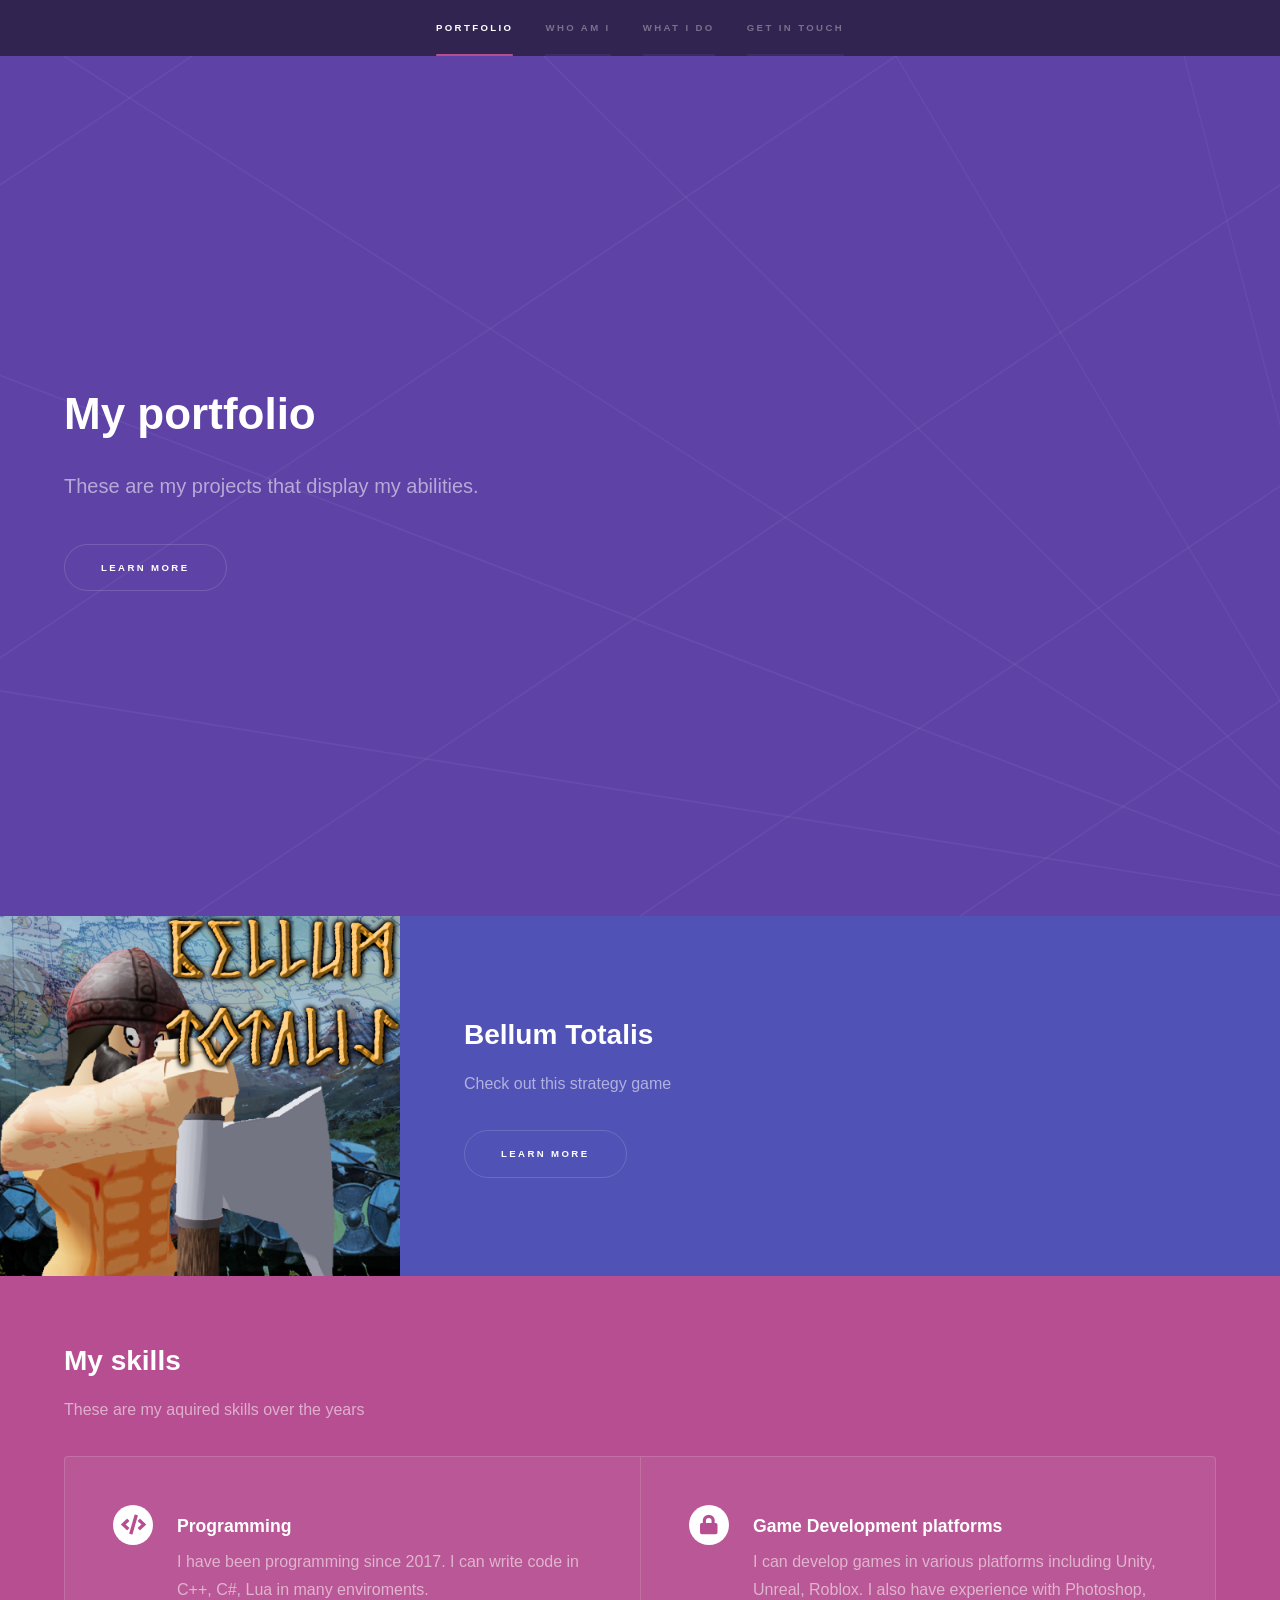
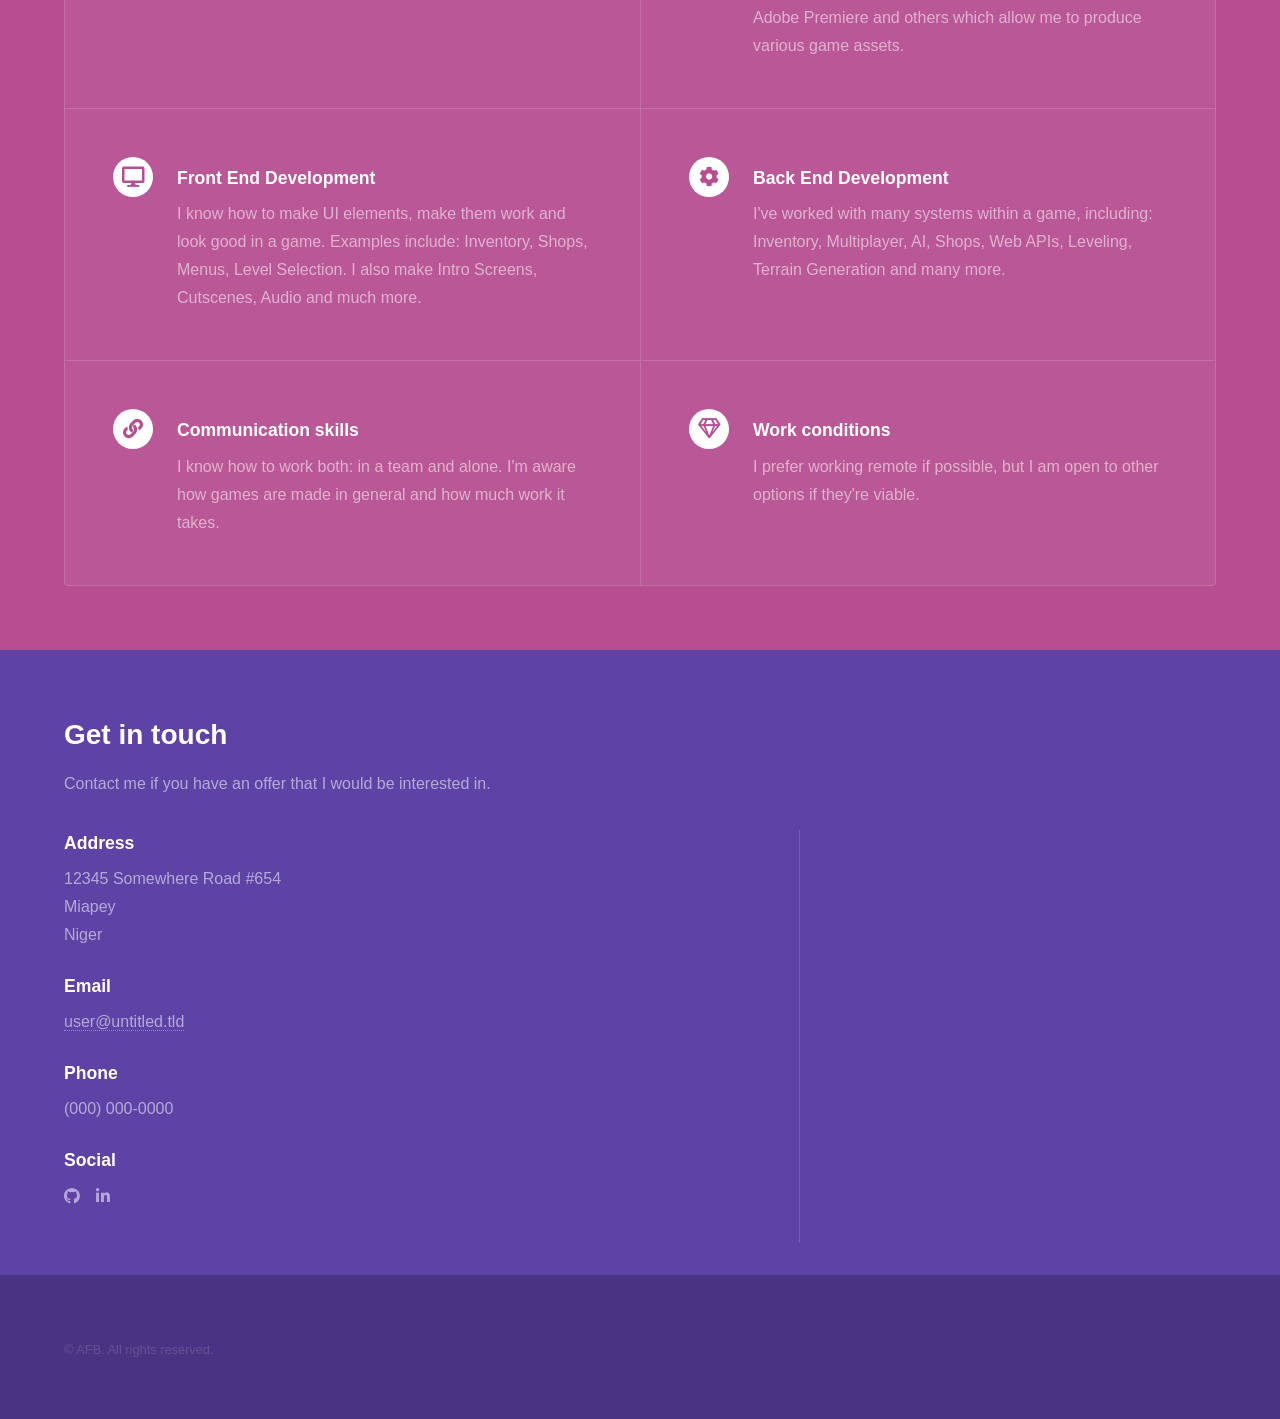
==== index.html @ ea1a1221 "Add files via upload updated with new content" ====
<!DOCTYPE HTML>
<html>
	<head>
		<title>Welcome</title>
		<meta charset="utf-8" />
		<meta name="viewport" content="width=device-width, initial-scale=1, user-scalable=no" />
		<link rel="stylesheet" href="assets/css/main.css" />
		<noscript><link rel="stylesheet" href="assets/css/noscript.css" /></noscript>
	</head>
	<body class="is-preload">

		<!-- Sidebar -->
			<section id="sidebar">
				<div class="inner">
					<nav>
						<ul>
							<li><a href="#intro">Portfolio</a></li>
							<li><a href="#one">Who am I</a></li>
							<li><a href="#two">What I do</a></li>
							<li><a href="#three">Get in touch</a></li>
						</ul>
					</nav>
				</div>
			</section>

		<!-- Wrapper -->
			<div id="wrapper">

				<!-- Intro -->
					<section id="intro" class="wrapper style1 fullscreen fade-up">
						<div class="inner">
							<h1>My portfolio</h1>
							<p>These are my projects that display my abilities.</p>
							<ul class="actions">
								<li><a href="#one" class="button scrolly">Learn more</a></li>
							</ul>
						</div>
					</section>

				<!-- One -->
					<section id="one" class="wrapper style2 spotlights">
						<section>
							<a href="#" class="image"><img src="images/BellumTotalis.png" alt="" data-position="center center" /></a>
							<div class="content">
								<div class="inner">
									<h2>Bellum Totalis</h2>
									<p>Check out this strategy game</p>
									<ul class="actions">
										<li><a href="BellumTotalis.html" class="button">Learn more</a></li>
									</ul>
								</div>
							</div>
						</section>
					</section>

				<!-- Two -->
					<section id="two" class="wrapper style3 fade-up">
						<div class="inner">
							<h2>My skills</h2>
							<p>These are my aquired skills over the years</p>
							<div class="features">
								<section>
									<span class="icon solid major fa-code"></span>
									<h3>Programming</h3>
									<p>I have been programming since 2017. I can write code in C++, C#, Lua in many enviroments.</p>
								</section>
								<section>
									<span class="icon solid major fa-lock"></span>
									<h3>Game Development platforms</h3>
									<p>I can develop games in various platforms including Unity, Unreal, Roblox. I also have experience with Photoshop, Adobe Premiere and others which allow me to produce various game assets.</p>
								</section>
								<section>
									<span class="icon solid major fa-desktop"></span>
									<h3>Front End Development</h3>
									<p>I know how to make UI elements, make them work and look good in a game. Examples include: Inventory, Shops, Menus, Level Selection. I also make Intro Screens, Cutscenes, Audio and much more.</p>
								</section>
								<section>
									<span class="icon solid major fa-cog"></span>
									<h3>Back End Development</h3>
									<p>I've worked with many systems within a game, including: Inventory, Multiplayer, AI, Shops, Web APIs, Leveling, Terrain Generation and many more.</p>
								</section>
								<section>
									<span class="icon solid major fa-link"></span>
									<h3>Communication skills</h3>
									<p>I know how to work both: in a team and alone. I'm aware how games are made in general and how much work it takes.</p>
								</section>
								<section>
									<span class="icon major fa-gem"></span>
									<h3>Work conditions</h3>
									<p>I prefer working remote if possible, but I am open to other options if they're viable.</p>
								</section>
							</div>
						</div>
					</section>

				<!-- Three -->
					<section id="three" class="wrapper style1 fade-up">
						<div class="inner">
							<h2>Get in touch</h2>
							<p>Contact me if you have an offer that I would be interested in.</p>
							<div class="split style1">
								
								<section>
									<ul class="contact">
										<li>
											<h3>Address</h3>
											<span>12345 Somewhere Road #654<br />
											Miapey<br />
											Niger</span>
										</li>
										<li>
											<h3>Email</h3>
											<a href="#">user@untitled.tld</a>
										</li>
										<li>
											<h3>Phone</h3>
											<span>(000) 000-0000</span>
										</li>
										<li>
											<h3>Social</h3>
											<ul class="icons">
												<li><a href="https://github.com/BlenderEngineer" class="icon brands fa-github"><span class="label">GitHub</span></a></li>
												<li><a href="#" class="icon brands fa-linkedin-in"><span class="label">LinkedIn</span></a></li>
												<li><a href="#" class="icon brands fa-fiverr"><span class="label">Fiverr</span></a></li>
											</ul>
										</li>
									</ul>
								</section>
							</div>
						</div>
					</section>

			</div>

		<!-- Footer -->
			<footer id="footer" class="wrapper style1-alt">
				<div class="inner">
					<ul class="menu">
						<li>&copy; AFB. All rights reserved.</li>
					</ul>
				</div>
			</footer>

		<!-- Scripts -->
			<script src="assets/js/jquery.min.js"></script>
			<script src="assets/js/jquery.scrollex.min.js"></script>
			<script src="assets/js/jquery.scrolly.min.js"></script>
			<script src="assets/js/browser.min.js"></script>
			<script src="assets/js/breakpoints.min.js"></script>
			<script src="assets/js/util.js"></script>
			<script src="assets/js/main.js"></script>

	</body>
</html>
---- assets/css/main.css ----
@import url(fontawesome-all.min.css);

/*
	Hyperspace by HTML5 UP
	html5up.net | @ajlkn
	Free for personal and commercial use under the CCA 3.0 license (html5up.net/license)
*/

html, body, div, span, applet, object,
iframe, h1, h2, h3, h4, h5, h6, p, blockquote,
pre, a, abbr, acronym, address, big, cite,
code, del, dfn, em, img, ins, kbd, q, s, samp,
small, strike, strong, sub, sup, tt, var, b,
u, i, center, dl, dt, dd, ol, ul, li, fieldset,
form, label, legend, table, caption, tbody,
tfoot, thead, tr, th, td, article, aside,
canvas, details, embed, figure, figcaption,
footer, header, hgroup, menu, nav, output, ruby,
section, summary, time, mark, audio, video {
	margin: 0;
	padding: 0;
	border: 0;
	font-size: 100%;
	font: inherit;
	vertical-align: baseline;}

article, aside, details, figcaption, figure,
footer, header, hgroup, menu, nav, section {
	display: block;}

body {
	line-height: 1;
}

ol, ul {
	list-style: none;
}

blockquote, q {
	quotes: none;
}

	blockquote:before, blockquote:after, q:before, q:after {
		content: '';
		content: none;
	}

table {
	border-collapse: collapse;
	border-spacing: 0;
}

body {
	-webkit-text-size-adjust: none;
}

mark {
	background-color: transparent;
	color: inherit;
}

input::-moz-focus-inner {
	border: 0;
	padding: 0;
}

input, select, textarea {
	-moz-appearance: none;
	-webkit-appearance: none;
	-ms-appearance: none;
	appearance: none;
}

/* Basic */

	@-ms-viewport {
		width: device-width;
	}

	body {
		-ms-overflow-style: scrollbar;
	}

	@media screen and (max-width: 480px) {

		html, body {
			min-width: 320px;
		}

	}

	html {
		box-sizing: border-box;
	}

	*, *:before, *:after {
		box-sizing: inherit;
	}

	body {
		background: #312450;
	}

		body.is-preload *, body.is-preload *:before, body.is-preload *:after {
			-moz-animation: none !important;
			-webkit-animation: none !important;
			-ms-animation: none !important;
			animation: none !important;
			-moz-transition: none !important;
			-webkit-transition: none !important;
			-ms-transition: none !important;
			transition: none !important;
		}

/* Type */

	body, input, select, textarea {
		color: rgba(255, 255, 255, 0.55);
		font-family: Arial, Helvetica, sans-serif;
		font-size: 16.5pt;
		font-weight: normal;
		line-height: 1.75;
	}

		@media screen and (max-width: 1680px) {

			body, input, select, textarea {
				font-size: 13pt;
			}

		}

		@media screen and (max-width: 1280px) {

			body, input, select, textarea {
				font-size: 12pt;
			}

		}

		@media screen and (max-width: 360px) {

			body, input, select, textarea {
				font-size: 11pt;
			}

		}

	a {
		-moz-transition: color 0.2s ease, border-bottom-color 0.2s ease;
		-webkit-transition: color 0.2s ease, border-bottom-color 0.2s ease;
		-ms-transition: color 0.2s ease, border-bottom-color 0.2s ease;
		transition: color 0.2s ease, border-bottom-color 0.2s ease;
		border-bottom: dotted 1px rgba(255, 255, 255, 0.35);
		color: inherit;
		text-decoration: none;
	}

		a:hover {
			border-bottom-color: transparent;
			color: #ffffff;
		}

	strong, b {
		color: #ffffff;
		font-weight: bold;
	}

	em, i {
		font-style: italic;
	}

	p {
		margin: 0 0 2em 0;
	}

	h1, h2, h3, h4, h5, h6 {
		color: #ffffff;
		font-weight: bold;
		line-height: 1.5;
		margin: 0 0 0.5em 0;
	}

		h1 a, h2 a, h3 a, h4 a, h5 a, h6 a {
			color: inherit;
			text-decoration: none;
		}

	h1 {
		font-size: 2.75em;
	}

		h1.major {
			margin: 0 0 1.3em 0;
			position: relative;
			padding-bottom: 0.35em;
		}

			h1.major:after {
				background-image: -moz-linear-gradient(to right, #5e42a6, #b74e91);
				background-image: -webkit-linear-gradient(to right, #5e42a6, #b74e91);
				background-image: -ms-linear-gradient(to right, #5e42a6, #b74e91);
				background-image: linear-gradient(to right, #5e42a6, #b74e91);
				-moz-transition: max-width 0.2s ease;
				-webkit-transition: max-width 0.2s ease;
				-ms-transition: max-width 0.2s ease;
				transition: max-width 0.2s ease;
				border-radius: 0.2em;
				bottom: 0;
				content: '';
				height: 0.05em;
				position: absolute;
				right: 0;
				width: 100%;
			}

	h2 {
		font-size: 1.75em;
	}

	h3 {
		font-size: 1.1em;
	}

	h4 {
		font-size: 1em;
	}

	h5 {
		font-size: 0.8em;
	}

	h6 {
		font-size: 0.6em;
	}

	@media screen and (max-width: 736px) {

		h1 {
			font-size: 2em;
		}

		h2 {
			font-size: 1.25em;
		}

		h3 {
			font-size: 1em;
		}

		h4 {
			font-size: 0.8em;
		}

		h5 {
			font-size: 0.6em;
		}

		h6 {
			font-size: 0.6em;
		}

	}

	sub {
		font-size: 0.8em;
		position: relative;
		top: 0.5em;
	}

	sup {
		font-size: 0.8em;
		position: relative;
		top: -0.5em;
	}

	blockquote {
		border-left: solid 4px rgba(255, 255, 255, 0.15);
		font-style: italic;
		margin: 0 0 2em 0;
		padding: 0.5em 0 0.5em 2em;
	}

	code {
		background: rgba(255, 255, 255, 0.05);
		border-radius: 0.25em;
		border: solid 1px rgba(255, 255, 255, 0.15);
		font-family: "Courier New", monospace;
		font-size: 0.9em;
		margin: 0 0.25em;
		padding: 0.25em 0.65em;
	}

	pre {
		-webkit-overflow-scrolling: touch;
		font-family: "Courier New", monospace;
		font-size: 0.9em;
		margin: 0 0 2em 0;
	}

		pre code {
			display: block;
			line-height: 1.75em;
			padding: 1em 1.5em;
			overflow-x: auto;
		}

	hr {
		border: 0;
		border-bottom: solid 1px rgba(255, 255, 255, 0.15);
		margin: 2em 0;
	}

		hr.major {
			margin: 3em 0;
		}

	.align-left {
		text-align: left;
	}

	.align-center {
		text-align: center;
	}

	.align-right {
		text-align: right;
	}

/* Row */

	.row {
		display: flex;
		flex-wrap: wrap;
		box-sizing: border-box;
		align-items: stretch;
	}

		.row > * {
			box-sizing: border-box;
		}

		.row.gtr-uniform > * > :last-child {
			margin-bottom: 0;
		}

		.row.aln-left {
			justify-content: flex-start;
		}

		.row.aln-center {
			justify-content: center;
		}

		.row.aln-right {
			justify-content: flex-end;
		}

		.row.aln-top {
			align-items: flex-start;
		}

		.row.aln-middle {
			align-items: center;
		}

		.row.aln-bottom {
			align-items: flex-end;
		}

		.row > .imp {
			order: -1;
		}

		.row > .col-1 {
			width: 8.33333%;
		}

		.row > .off-1 {
			margin-left: 8.33333%;
		}

		.row > .col-2 {
			width: 16.66667%;
		}

		.row > .off-2 {
			margin-left: 16.66667%;
		}

		.row > .col-3 {
			width: 25%;
		}

		.row > .off-3 {
			margin-left: 25%;
		}

		.row > .col-4 {
			width: 33.33333%;
		}

		.row > .off-4 {
			margin-left: 33.33333%;
		}

		.row > .col-5 {
			width: 41.66667%;
		}

		.row > .off-5 {
			margin-left: 41.66667%;
		}

		.row > .col-6 {
			width: 50%;
		}

		.row > .off-6 {
			margin-left: 50%;
		}

		.row > .col-7 {
			width: 58.33333%;
		}

		.row > .off-7 {
			margin-left: 58.33333%;
		}

		.row > .col-8 {
			width: 66.66667%;
		}

		.row > .off-8 {
			margin-left: 66.66667%;
		}

		.row > .col-9 {
			width: 75%;
		}

		.row > .off-9 {
			margin-left: 75%;
		}

		.row > .col-10 {
			width: 83.33333%;
		}

		.row > .off-10 {
			margin-left: 83.33333%;
		}

		.row > .col-11 {
			width: 91.66667%;
		}

		.row > .off-11 {
			margin-left: 91.66667%;
		}

		.row > .col-12 {
			width: 100%;
		}

		.row > .off-12 {
			margin-left: 100%;
		}

		.row.gtr-0 {
			margin-top: 0;
			margin-left: 0em;
		}

			.row.gtr-0 > * {
				padding: 0 0 0 0em;
			}

			.row.gtr-0.gtr-uniform {
				margin-top: 0em;
			}

				.row.gtr-0.gtr-uniform > * {
					padding-top: 0em;
				}

		.row.gtr-25 {
			margin-top: 0;
			margin-left: -0.375em;
		}

			.row.gtr-25 > * {
				padding: 0 0 0 0.375em;
			}

			.row.gtr-25.gtr-uniform {
				margin-top: -0.375em;
			}

				.row.gtr-25.gtr-uniform > * {
					padding-top: 0.375em;
				}

		.row.gtr-50 {
			margin-top: 0;
			margin-left: -0.75em;
		}

			.row.gtr-50 > * {
				padding: 0 0 0 0.75em;
			}

			.row.gtr-50.gtr-uniform {
				margin-top: -0.75em;
			}

				.row.gtr-50.gtr-uniform > * {
					padding-top: 0.75em;
				}

		.row {
			margin-top: 0;
			margin-left: -1.5em;
		}

			.row > * {
				padding: 0 0 0 1.5em;
			}

			.row.gtr-uniform {
				margin-top: -1.5em;
			}

				.row.gtr-uniform > * {
					padding-top: 1.5em;
				}

		.row.gtr-150 {
			margin-top: 0;
			margin-left: -2.25em;
		}

			.row.gtr-150 > * {
				padding: 0 0 0 2.25em;
			}

			.row.gtr-150.gtr-uniform {
				margin-top: -2.25em;
			}

				.row.gtr-150.gtr-uniform > * {
					padding-top: 2.25em;
				}

		.row.gtr-200 {
			margin-top: 0;
			margin-left: -3em;
		}

			.row.gtr-200 > * {
				padding: 0 0 0 3em;
			}

			.row.gtr-200.gtr-uniform {
				margin-top: -3em;
			}

				.row.gtr-200.gtr-uniform > * {
					padding-top: 3em;
				}

		@media screen and (max-width: 1680px) {

			.row {
				display: flex;
				flex-wrap: wrap;
				box-sizing: border-box;
				align-items: stretch;
			}

				.row > * {
					box-sizing: border-box;
				}

				.row.gtr-uniform > * > :last-child {
					margin-bottom: 0;
				}

				.row.aln-left {
					justify-content: flex-start;
				}

				.row.aln-center {
					justify-content: center;
				}

				.row.aln-right {
					justify-content: flex-end;
				}

				.row.aln-top {
					align-items: flex-start;
				}

				.row.aln-middle {
					align-items: center;
				}

				.row.aln-bottom {
					align-items: flex-end;
				}

				.row > .imp-xlarge {
					order: -1;
				}

				.row > .col-1-xlarge {
					width: 8.33333%;
				}

				.row > .off-1-xlarge {
					margin-left: 8.33333%;
				}

				.row > .col-2-xlarge {
					width: 16.66667%;
				}

				.row > .off-2-xlarge {
					margin-left: 16.66667%;
				}

				.row > .col-3-xlarge {
					width: 25%;
				}

				.row > .off-3-xlarge {
					margin-left: 25%;
				}

				.row > .col-4-xlarge {
					width: 33.33333%;
				}

				.row > .off-4-xlarge {
					margin-left: 33.33333%;
				}

				.row > .col-5-xlarge {
					width: 41.66667%;
				}

				.row > .off-5-xlarge {
					margin-left: 41.66667%;
				}

				.row > .col-6-xlarge {
					width: 50%;
				}

				.row > .off-6-xlarge {
					margin-left: 50%;
				}

				.row > .col-7-xlarge {
					width: 58.33333%;
				}

				.row > .off-7-xlarge {
					margin-left: 58.33333%;
				}

				.row > .col-8-xlarge {
					width: 66.66667%;
				}

				.row > .off-8-xlarge {
					margin-left: 66.66667%;
				}

				.row > .col-9-xlarge {
					width: 75%;
				}

				.row > .off-9-xlarge {
					margin-left: 75%;
				}

				.row > .col-10-xlarge {
					width: 83.33333%;
				}

				.row > .off-10-xlarge {
					margin-left: 83.33333%;
				}

				.row > .col-11-xlarge {
					width: 91.66667%;
				}

				.row > .off-11-xlarge {
					margin-left: 91.66667%;
				}

				.row > .col-12-xlarge {
					width: 100%;
				}

				.row > .off-12-xlarge {
					margin-left: 100%;
				}

				.row.gtr-0 {
					margin-top: 0;
					margin-left: 0em;
				}

					.row.gtr-0 > * {
						padding: 0 0 0 0em;
					}

					.row.gtr-0.gtr-uniform {
						margin-top: 0em;
					}

						.row.gtr-0.gtr-uniform > * {
							padding-top: 0em;
						}

				.row.gtr-25 {
					margin-top: 0;
					margin-left: -0.375em;
				}

					.row.gtr-25 > * {
						padding: 0 0 0 0.375em;
					}

					.row.gtr-25.gtr-uniform {
						margin-top: -0.375em;
					}

						.row.gtr-25.gtr-uniform > * {
							padding-top: 0.375em;
						}

				.row.gtr-50 {
					margin-top: 0;
					margin-left: -0.75em;
				}

					.row.gtr-50 > * {
						padding: 0 0 0 0.75em;
					}

					.row.gtr-50.gtr-uniform {
						margin-top: -0.75em;
					}

						.row.gtr-50.gtr-uniform > * {
							padding-top: 0.75em;
						}

				.row {
					margin-top: 0;
					margin-left: -1.5em;
				}

					.row > * {
						padding: 0 0 0 1.5em;
					}

					.row.gtr-uniform {
						margin-top: -1.5em;
					}

						.row.gtr-uniform > * {
							padding-top: 1.5em;
						}

				.row.gtr-150 {
					margin-top: 0;
					margin-left: -2.25em;
				}

					.row.gtr-150 > * {
						padding: 0 0 0 2.25em;
					}

					.row.gtr-150.gtr-uniform {
						margin-top: -2.25em;
					}

						.row.gtr-150.gtr-uniform > * {
							padding-top: 2.25em;
						}

				.row.gtr-200 {
					margin-top: 0;
					margin-left: -3em;
				}

					.row.gtr-200 > * {
						padding: 0 0 0 3em;
					}

					.row.gtr-200.gtr-uniform {
						margin-top: -3em;
					}

						.row.gtr-200.gtr-uniform > * {
							padding-top: 3em;
						}

		}

		@media screen and (max-width: 1280px) {

			.row {
				display: flex;
				flex-wrap: wrap;
				box-sizing: border-box;
				align-items: stretch;
			}

				.row > * {
					box-sizing: border-box;
				}

				.row.gtr-uniform > * > :last-child {
					margin-bottom: 0;
				}

				.row.aln-left {
					justify-content: flex-start;
				}

				.row.aln-center {
					justify-content: center;
				}

				.row.aln-right {
					justify-content: flex-end;
				}

				.row.aln-top {
					align-items: flex-start;
				}

				.row.aln-middle {
					align-items: center;
				}

				.row.aln-bottom {
					align-items: flex-end;
				}

				.row > .imp-large {
					order: -1;
				}

				.row > .col-1-large {
					width: 8.33333%;
				}

				.row > .off-1-large {
					margin-left: 8.33333%;
				}

				.row > .col-2-large {
					width: 16.66667%;
				}

				.row > .off-2-large {
					margin-left: 16.66667%;
				}

				.row > .col-3-large {
					width: 25%;
				}

				.row > .off-3-large {
					margin-left: 25%;
				}

				.row > .col-4-large {
					width: 33.33333%;
				}

				.row > .off-4-large {
					margin-left: 33.33333%;
				}

				.row > .col-5-large {
					width: 41.66667%;
				}

				.row > .off-5-large {
					margin-left: 41.66667%;
				}

				.row > .col-6-large {
					width: 50%;
				}

				.row > .off-6-large {
					margin-left: 50%;
				}

				.row > .col-7-large {
					width: 58.33333%;
				}

				.row > .off-7-large {
					margin-left: 58.33333%;
				}

				.row > .col-8-large {
					width: 66.66667%;
				}

				.row > .off-8-large {
					margin-left: 66.66667%;
				}

				.row > .col-9-large {
					width: 75%;
				}

				.row > .off-9-large {
					margin-left: 75%;
				}

				.row > .col-10-large {
					width: 83.33333%;
				}

				.row > .off-10-large {
					margin-left: 83.33333%;
				}

				.row > .col-11-large {
					width: 91.66667%;
				}

				.row > .off-11-large {
					margin-left: 91.66667%;
				}

				.row > .col-12-large {
					width: 100%;
				}

				.row > .off-12-large {
					margin-left: 100%;
				}

				.row.gtr-0 {
					margin-top: 0;
					margin-left: 0em;
				}

					.row.gtr-0 > * {
						padding: 0 0 0 0em;
					}

					.row.gtr-0.gtr-uniform {
						margin-top: 0em;
					}

						.row.gtr-0.gtr-uniform > * {
							padding-top: 0em;
						}

				.row.gtr-25 {
					margin-top: 0;
					margin-left: -0.375em;
				}

					.row.gtr-25 > * {
						padding: 0 0 0 0.375em;
					}

					.row.gtr-25.gtr-uniform {
						margin-top: -0.375em;
					}

						.row.gtr-25.gtr-uniform > * {
							padding-top: 0.375em;
						}

				.row.gtr-50 {
					margin-top: 0;
					margin-left: -0.75em;
				}

					.row.gtr-50 > * {
						padding: 0 0 0 0.75em;
					}

					.row.gtr-50.gtr-uniform {
						margin-top: -0.75em;
					}

						.row.gtr-50.gtr-uniform > * {
							padding-top: 0.75em;
						}

				.row {
					margin-top: 0;
					margin-left: -1.5em;
				}

					.row > * {
						padding: 0 0 0 1.5em;
					}

					.row.gtr-uniform {
						margin-top: -1.5em;
					}

						.row.gtr-uniform > * {
							padding-top: 1.5em;
						}

				.row.gtr-150 {
					margin-top: 0;
					margin-left: -2.25em;
				}

					.row.gtr-150 > * {
						padding: 0 0 0 2.25em;
					}

					.row.gtr-150.gtr-uniform {
						margin-top: -2.25em;
					}

						.row.gtr-150.gtr-uniform > * {
							padding-top: 2.25em;
						}

				.row.gtr-200 {
					margin-top: 0;
					margin-left: -3em;
				}

					.row.gtr-200 > * {
						padding: 0 0 0 3em;
					}

					.row.gtr-200.gtr-uniform {
						margin-top: -3em;
					}

						.row.gtr-200.gtr-uniform > * {
							padding-top: 3em;
						}

		}

		@media screen and (max-width: 980px) {

			.row {
				display: flex;
				flex-wrap: wrap;
				box-sizing: border-box;
				align-items: stretch;
			}

				.row > * {
					box-sizing: border-box;
				}

				.row.gtr-uniform > * > :last-child {
					margin-bottom: 0;
				}

				.row.aln-left {
					justify-content: flex-start;
				}

				.row.aln-center {
					justify-content: center;
				}

				.row.aln-right {
					justify-content: flex-end;
				}

				.row.aln-top {
					align-items: flex-start;
				}

				.row.aln-middle {
					align-items: center;
				}

				.row.aln-bottom {
					align-items: flex-end;
				}

				.row > .imp-medium {
					order: -1;
				}

				.row > .col-1-medium {
					width: 8.33333%;
				}

				.row > .off-1-medium {
					margin-left: 8.33333%;
				}

				.row > .col-2-medium {
					width: 16.66667%;
				}

				.row > .off-2-medium {
					margin-left: 16.66667%;
				}

				.row > .col-3-medium {
					width: 25%;
				}

				.row > .off-3-medium {
					margin-left: 25%;
				}

				.row > .col-4-medium {
					width: 33.33333%;
				}

				.row > .off-4-medium {
					margin-left: 33.33333%;
				}

				.row > .col-5-medium {
					width: 41.66667%;
				}

				.row > .off-5-medium {
					margin-left: 41.66667%;
				}

				.row > .col-6-medium {
					width: 50%;
				}

				.row > .off-6-medium {
					margin-left: 50%;
				}

				.row > .col-7-medium {
					width: 58.33333%;
				}

				.row > .off-7-medium {
					margin-left: 58.33333%;
				}

				.row > .col-8-medium {
					width: 66.66667%;
				}

				.row > .off-8-medium {
					margin-left: 66.66667%;
				}

				.row > .col-9-medium {
					width: 75%;
				}

				.row > .off-9-medium {
					margin-left: 75%;
				}

				.row > .col-10-medium {
					width: 83.33333%;
				}

				.row > .off-10-medium {
					margin-left: 83.33333%;
				}

				.row > .col-11-medium {
					width: 91.66667%;
				}

				.row > .off-11-medium {
					margin-left: 91.66667%;
				}

				.row > .col-12-medium {
					width: 100%;
				}

				.row > .off-12-medium {
					margin-left: 100%;
				}

				.row.gtr-0 {
					margin-top: 0;
					margin-left: 0em;
				}

					.row.gtr-0 > * {
						padding: 0 0 0 0em;
					}

					.row.gtr-0.gtr-uniform {
						margin-top: 0em;
					}

						.row.gtr-0.gtr-uniform > * {
							padding-top: 0em;
						}

				.row.gtr-25 {
					margin-top: 0;
					margin-left: -0.375em;
				}

					.row.gtr-25 > * {
						padding: 0 0 0 0.375em;
					}

					.row.gtr-25.gtr-uniform {
						margin-top: -0.375em;
					}

						.row.gtr-25.gtr-uniform > * {
							padding-top: 0.375em;
						}

				.row.gtr-50 {
					margin-top: 0;
					margin-left: -0.75em;
				}

					.row.gtr-50 > * {
						padding: 0 0 0 0.75em;
					}

					.row.gtr-50.gtr-uniform {
						margin-top: -0.75em;
					}

						.row.gtr-50.gtr-uniform > * {
							padding-top: 0.75em;
						}

				.row {
					margin-top: 0;
					margin-left: -1.5em;
				}

					.row > * {
						padding: 0 0 0 1.5em;
					}

					.row.gtr-uniform {
						margin-top: -1.5em;
					}

						.row.gtr-uniform > * {
							padding-top: 1.5em;
						}

				.row.gtr-150 {
					margin-top: 0;
					margin-left: -2.25em;
				}

					.row.gtr-150 > * {
						padding: 0 0 0 2.25em;
					}

					.row.gtr-150.gtr-uniform {
						margin-top: -2.25em;
					}

						.row.gtr-150.gtr-uniform > * {
							padding-top: 2.25em;
						}

				.row.gtr-200 {
					margin-top: 0;
					margin-left: -3em;
				}

					.row.gtr-200 > * {
						padding: 0 0 0 3em;
					}

					.row.gtr-200.gtr-uniform {
						margin-top: -3em;
					}

						.row.gtr-200.gtr-uniform > * {
							padding-top: 3em;
						}

		}

		@media screen and (max-width: 736px) {

			.row {
				display: flex;
				flex-wrap: wrap;
				box-sizing: border-box;
				align-items: stretch;
			}

				.row > * {
					box-sizing: border-box;
				}

				.row.gtr-uniform > * > :last-child {
					margin-bottom: 0;
				}

				.row.aln-left {
					justify-content: flex-start;
				}

				.row.aln-center {
					justify-content: center;
				}

				.row.aln-right {
					justify-content: flex-end;
				}

				.row.aln-top {
					align-items: flex-start;
				}

				.row.aln-middle {
					align-items: center;
				}

				.row.aln-bottom {
					align-items: flex-end;
				}

				.row > .imp-small {
					order: -1;
				}

				.row > .col-1-small {
					width: 8.33333%;
				}

				.row > .off-1-small {
					margin-left: 8.33333%;
				}

				.row > .col-2-small {
					width: 16.66667%;
				}

				.row > .off-2-small {
					margin-left: 16.66667%;
				}

				.row > .col-3-small {
					width: 25%;
				}

				.row > .off-3-small {
					margin-left: 25%;
				}

				.row > .col-4-small {
					width: 33.33333%;
				}

				.row > .off-4-small {
					margin-left: 33.33333%;
				}

				.row > .col-5-small {
					width: 41.66667%;
				}

				.row > .off-5-small {
					margin-left: 41.66667%;
				}

				.row > .col-6-small {
					width: 50%;
				}

				.row > .off-6-small {
					margin-left: 50%;
				}

				.row > .col-7-small {
					width: 58.33333%;
				}

				.row > .off-7-small {
					margin-left: 58.33333%;
				}

				.row > .col-8-small {
					width: 66.66667%;
				}

				.row > .off-8-small {
					margin-left: 66.66667%;
				}

				.row > .col-9-small {
					width: 75%;
				}

				.row > .off-9-small {
					margin-left: 75%;
				}

				.row > .col-10-small {
					width: 83.33333%;
				}

				.row > .off-10-small {
					margin-left: 83.33333%;
				}

				.row > .col-11-small {
					width: 91.66667%;
				}

				.row > .off-11-small {
					margin-left: 91.66667%;
				}

				.row > .col-12-small {
					width: 100%;
				}

				.row > .off-12-small {
					margin-left: 100%;
				}

				.row.gtr-0 {
					margin-top: 0;
					margin-left: 0em;
				}

					.row.gtr-0 > * {
						padding: 0 0 0 0em;
					}

					.row.gtr-0.gtr-uniform {
						margin-top: 0em;
					}

						.row.gtr-0.gtr-uniform > * {
							padding-top: 0em;
						}

				.row.gtr-25 {
					margin-top: 0;
					margin-left: -0.375em;
				}

					.row.gtr-25 > * {
						padding: 0 0 0 0.375em;
					}

					.row.gtr-25.gtr-uniform {
						margin-top: -0.375em;
					}

						.row.gtr-25.gtr-uniform > * {
							padding-top: 0.375em;
						}

				.row.gtr-50 {
					margin-top: 0;
					margin-left: -0.75em;
				}

					.row.gtr-50 > * {
						padding: 0 0 0 0.75em;
					}

					.row.gtr-50.gtr-uniform {
						margin-top: -0.75em;
					}

						.row.gtr-50.gtr-uniform > * {
							padding-top: 0.75em;
						}

				.row {
					margin-top: 0;
					margin-left: -1.5em;
				}

					.row > * {
						padding: 0 0 0 1.5em;
					}

					.row.gtr-uniform {
						margin-top: -1.5em;
					}

						.row.gtr-uniform > * {
							padding-top: 1.5em;
						}

				.row.gtr-150 {
					margin-top: 0;
					margin-left: -2.25em;
				}

					.row.gtr-150 > * {
						padding: 0 0 0 2.25em;
					}

					.row.gtr-150.gtr-uniform {
						margin-top: -2.25em;
					}

						.row.gtr-150.gtr-uniform > * {
							padding-top: 2.25em;
						}

				.row.gtr-200 {
					margin-top: 0;
					margin-left: -3em;
				}

					.row.gtr-200 > * {
						padding: 0 0 0 3em;
					}

					.row.gtr-200.gtr-uniform {
						margin-top: -3em;
					}

						.row.gtr-200.gtr-uniform > * {
							padding-top: 3em;
						}

		}

		@media screen and (max-width: 480px) {

			.row {
				display: flex;
				flex-wrap: wrap;
				box-sizing: border-box;
				align-items: stretch;
			}

				.row > * {
					box-sizing: border-box;
				}

				.row.gtr-uniform > * > :last-child {
					margin-bottom: 0;
				}

				.row.aln-left {
					justify-content: flex-start;
				}

				.row.aln-center {
					justify-content: center;
				}

				.row.aln-right {
					justify-content: flex-end;
				}

				.row.aln-top {
					align-items: flex-start;
				}

				.row.aln-middle {
					align-items: center;
				}

				.row.aln-bottom {
					align-items: flex-end;
				}

				.row > .imp-xsmall {
					order: -1;
				}

				.row > .col-1-xsmall {
					width: 8.33333%;
				}

				.row > .off-1-xsmall {
					margin-left: 8.33333%;
				}

				.row > .col-2-xsmall {
					width: 16.66667%;
				}

				.row > .off-2-xsmall {
					margin-left: 16.66667%;
				}

				.row > .col-3-xsmall {
					width: 25%;
				}

				.row > .off-3-xsmall {
					margin-left: 25%;
				}

				.row > .col-4-xsmall {
					width: 33.33333%;
				}

				.row > .off-4-xsmall {
					margin-left: 33.33333%;
				}

				.row > .col-5-xsmall {
					width: 41.66667%;
				}

				.row > .off-5-xsmall {
					margin-left: 41.66667%;
				}

				.row > .col-6-xsmall {
					width: 50%;
				}

				.row > .off-6-xsmall {
					margin-left: 50%;
				}

				.row > .col-7-xsmall {
					width: 58.33333%;
				}

				.row > .off-7-xsmall {
					margin-left: 58.33333%;
				}

				.row > .col-8-xsmall {
					width: 66.66667%;
				}

				.row > .off-8-xsmall {
					margin-left: 66.66667%;
				}

				.row > .col-9-xsmall {
					width: 75%;
				}

				.row > .off-9-xsmall {
					margin-left: 75%;
				}

				.row > .col-10-xsmall {
					width: 83.33333%;
				}

				.row > .off-10-xsmall {
					margin-left: 83.33333%;
				}

				.row > .col-11-xsmall {
					width: 91.66667%;
				}

				.row > .off-11-xsmall {
					margin-left: 91.66667%;
				}

				.row > .col-12-xsmall {
					width: 100%;
				}

				.row > .off-12-xsmall {
					margin-left: 100%;
				}

				.row.gtr-0 {
					margin-top: 0;
					margin-left: 0em;
				}

					.row.gtr-0 > * {
						padding: 0 0 0 0em;
					}

					.row.gtr-0.gtr-uniform {
						margin-top: 0em;
					}

						.row.gtr-0.gtr-uniform > * {
							padding-top: 0em;
						}

				.row.gtr-25 {
					margin-top: 0;
					margin-left: -0.375em;
				}

					.row.gtr-25 > * {
						padding: 0 0 0 0.375em;
					}

					.row.gtr-25.gtr-uniform {
						margin-top: -0.375em;
					}

						.row.gtr-25.gtr-uniform > * {
							padding-top: 0.375em;
						}

				.row.gtr-50 {
					margin-top: 0;
					margin-left: -0.75em;
				}

					.row.gtr-50 > * {
						padding: 0 0 0 0.75em;
					}

					.row.gtr-50.gtr-uniform {
						margin-top: -0.75em;
					}

						.row.gtr-50.gtr-uniform > * {
							padding-top: 0.75em;
						}

				.row {
					margin-top: 0;
					margin-left: -1.5em;
				}

					.row > * {
						padding: 0 0 0 1.5em;
					}

					.row.gtr-uniform {
						margin-top: -1.5em;
					}

						.row.gtr-uniform > * {
							padding-top: 1.5em;
						}

				.row.gtr-150 {
					margin-top: 0;
					margin-left: -2.25em;
				}

					.row.gtr-150 > * {
						padding: 0 0 0 2.25em;
					}

					.row.gtr-150.gtr-uniform {
						margin-top: -2.25em;
					}

						.row.gtr-150.gtr-uniform > * {
							padding-top: 2.25em;
						}

				.row.gtr-200 {
					margin-top: 0;
					margin-left: -3em;
				}

					.row.gtr-200 > * {
						padding: 0 0 0 3em;
					}

					.row.gtr-200.gtr-uniform {
						margin-top: -3em;
					}

						.row.gtr-200.gtr-uniform > * {
							padding-top: 3em;
						}

		}

/* Box */

	.box {
		border-radius: 0.25em;
		border: solid 1px rgba(255, 255, 255, 0.15);
		margin-bottom: 2em;
		padding: 1.5em;
	}

		.box > :last-child,
		.box > :last-child > :last-child,
		.box > :last-child > :last-child > :last-child {
			margin-bottom: 0;
		}

		.box.alt {
			border: 0;
			border-radius: 0;
			padding: 0;
		}

/* Button */

	input[type="submit"],
	input[type="reset"],
	input[type="button"],
	button,
	.button {
		-moz-appearance: none;
		-webkit-appearance: none;
		-ms-appearance: none;
		appearance: none;
		-moz-transition: border-color 0.2s ease;
		-webkit-transition: border-color 0.2s ease;
		-ms-transition: border-color 0.2s ease;
		transition: border-color 0.2s ease;
		background-color: transparent;
		border: solid 1px !important;
		border-color: rgba(255, 255, 255, 0.15) !important;
		border-radius: 3em;
		color: #ffffff !important;
		cursor: pointer;
		display: inline-block;
		font-size: 0.6em;
		font-weight: bold;
		height: calc(4.75em + 2px);
		letter-spacing: 0.25em;
		line-height: 4.75em;
		outline: 0;
		padding: 0 3.75em;
		position: relative;
		text-align: center;
		text-decoration: none;
		text-transform: uppercase;
		white-space: nowrap;
	}

		input[type="submit"]:after,
		input[type="reset"]:after,
		input[type="button"]:after,
		button:after,
		.button:after {
			-moz-transform: scale(0.25);
			-webkit-transform: scale(0.25);
			-ms-transform: scale(0.25);
			transform: scale(0.25);
			pointer-events: none;
			-moz-transition: opacity 0.2s ease, -moz-transform 0.2s ease;
			-webkit-transition: opacity 0.2s ease, -webkit-transform 0.2s ease;
			-ms-transition: opacity 0.2s ease, -ms-transform 0.2s ease;
			transition: opacity 0.2s ease, transform 0.2s ease;
			background: #ffffff;
			border-radius: 3em;
			content: '';
			height: 100%;
			left: 0;
			opacity: 0;
			position: absolute;
			top: 0;
			width: 100%;
		}

		input[type="submit"].icon:before,
		input[type="reset"].icon:before,
		input[type="button"].icon:before,
		button.icon:before,
		.button.icon:before {
			margin-right: 0.75em;
		}

		input[type="submit"].fit,
		input[type="reset"].fit,
		input[type="button"].fit,
		button.fit,
		.button.fit {
			width: 100%;
		}

		input[type="submit"].small,
		input[type="reset"].small,
		input[type="button"].small,
		button.small,
		.button.small {
			font-size: 0.4em;
		}

		input[type="submit"].large,
		input[type="reset"].large,
		input[type="button"].large,
		button.large,
		.button.large {
			font-size: 0.8em;
		}

		input[type="submit"].primary,
		input[type="reset"].primary,
		input[type="button"].primary,
		button.primary,
		.button.primary {
			background-color: #ffffff;
			color: #312450 !important;
		}

			input[type="submit"].primary:after,
			input[type="reset"].primary:after,
			input[type="button"].primary:after,
			button.primary:after,
			.button.primary:after {
				display: none;
			}

		input[type="submit"].disabled, input[type="submit"]:disabled,
		input[type="reset"].disabled,
		input[type="reset"]:disabled,
		input[type="button"].disabled,
		input[type="button"]:disabled,
		button.disabled,
		button:disabled,
		.button.disabled,
		.button:disabled {
			cursor: default;
			opacity: 0.5;
			pointer-events: none;
		}

		input[type="submit"]:hover,
		input[type="reset"]:hover,
		input[type="button"]:hover,
		button:hover,
		.button:hover {
			border-color: rgba(255, 255, 255, 0.55) !important;
		}

			input[type="submit"]:hover:after,
			input[type="reset"]:hover:after,
			input[type="button"]:hover:after,
			button:hover:after,
			.button:hover:after {
				opacity: 0.05;
				-moz-transform: scale(1);
				-webkit-transform: scale(1);
				-ms-transform: scale(1);
				transform: scale(1);
			}

			input[type="submit"]:hover:active,
			input[type="reset"]:hover:active,
			input[type="button"]:hover:active,
			button:hover:active,
			.button:hover:active {
				border-color: #ffffff !important;
			}

				input[type="submit"]:hover:active:after,
				input[type="reset"]:hover:active:after,
				input[type="button"]:hover:active:after,
				button:hover:active:after,
				.button:hover:active:after {
					opacity: 0.1;
				}

/* Features */

	.features {
		display: -moz-flex;
		display: -webkit-flex;
		display: -ms-flex;
		display: flex;
		-moz-flex-wrap: wrap;
		-webkit-flex-wrap: wrap;
		-ms-flex-wrap: wrap;
		flex-wrap: wrap;
		border-radius: 0.25em;
		border: solid 1px rgba(255, 255, 255, 0.15);
		background: rgba(255, 255, 255, 0.05);
		margin: 0 0 2em 0;
	}

		.features section {
			padding: 3.5em 3em 1em 7em ;
			width: 50%;
			border-top: solid 1px rgba(255, 255, 255, 0.15);
			position: relative;
		}

			.features section:nth-child(-n + 2) {
				border-top-width: 0;
			}

			.features section:nth-child(2n) {
				border-left: solid 1px rgba(255, 255, 255, 0.15);
			}

			.features section .icon {
				-moz-transition: opacity 0.5s ease, -moz-transform 0.5s ease;
				-webkit-transition: opacity 0.5s ease, -webkit-transform 0.5s ease;
				-ms-transition: opacity 0.5s ease, -ms-transform 0.5s ease;
				transition: opacity 0.5s ease, transform 0.5s ease;
				-moz-transition-delay: 1s;
				-webkit-transition-delay: 1s;
				-ms-transition-delay: 1s;
				transition-delay: 1s;
				-moz-transform: scale(1);
				-webkit-transform: scale(1);
				-ms-transform: scale(1);
				transform: scale(1);
				position: absolute;
				left: 3em;
				top: 3em;
				opacity: 1;
			}

			.features section:nth-child(1) .icon {
				-moz-transition-delay: 0.15s;
				-webkit-transition-delay: 0.15s;
				-ms-transition-delay: 0.15s;
				transition-delay: 0.15s;
			}

			.features section:nth-child(2) .icon {
				-moz-transition-delay: 0.3s;
				-webkit-transition-delay: 0.3s;
				-ms-transition-delay: 0.3s;
				transition-delay: 0.3s;
			}

			.features section:nth-child(3) .icon {
				-moz-transition-delay: 0.45s;
				-webkit-transition-delay: 0.45s;
				-ms-transition-delay: 0.45s;
				transition-delay: 0.45s;
			}

			.features section:nth-child(4) .icon {
				-moz-transition-delay: 0.6s;
				-webkit-transition-delay: 0.6s;
				-ms-transition-delay: 0.6s;
				transition-delay: 0.6s;
			}

			.features section:nth-child(5) .icon {
				-moz-transition-delay: 0.75s;
				-webkit-transition-delay: 0.75s;
				-ms-transition-delay: 0.75s;
				transition-delay: 0.75s;
			}

			.features section:nth-child(6) .icon {
				-moz-transition-delay: 0.9s;
				-webkit-transition-delay: 0.9s;
				-ms-transition-delay: 0.9s;
				transition-delay: 0.9s;
			}

			.features section:nth-child(7) .icon {
				-moz-transition-delay: 1.05s;
				-webkit-transition-delay: 1.05s;
				-ms-transition-delay: 1.05s;
				transition-delay: 1.05s;
			}

			.features section:nth-child(8) .icon {
				-moz-transition-delay: 1.2s;
				-webkit-transition-delay: 1.2s;
				-ms-transition-delay: 1.2s;
				transition-delay: 1.2s;
			}

			.features section:nth-child(9) .icon {
				-moz-transition-delay: 1.35s;
				-webkit-transition-delay: 1.35s;
				-ms-transition-delay: 1.35s;
				transition-delay: 1.35s;
			}

			.features section:nth-child(10) .icon {
				-moz-transition-delay: 1.5s;
				-webkit-transition-delay: 1.5s;
				-ms-transition-delay: 1.5s;
				transition-delay: 1.5s;
			}

			.features section:nth-child(11) .icon {
				-moz-transition-delay: 1.65s;
				-webkit-transition-delay: 1.65s;
				-ms-transition-delay: 1.65s;
				transition-delay: 1.65s;
			}

			.features section:nth-child(12) .icon {
				-moz-transition-delay: 1.8s;
				-webkit-transition-delay: 1.8s;
				-ms-transition-delay: 1.8s;
				transition-delay: 1.8s;
			}

			.features section:nth-child(13) .icon {
				-moz-transition-delay: 1.95s;
				-webkit-transition-delay: 1.95s;
				-ms-transition-delay: 1.95s;
				transition-delay: 1.95s;
			}

			.features section:nth-child(14) .icon {
				-moz-transition-delay: 2.1s;
				-webkit-transition-delay: 2.1s;
				-ms-transition-delay: 2.1s;
				transition-delay: 2.1s;
			}

			.features section:nth-child(15) .icon {
				-moz-transition-delay: 2.25s;
				-webkit-transition-delay: 2.25s;
				-ms-transition-delay: 2.25s;
				transition-delay: 2.25s;
			}

			.features section:nth-child(16) .icon {
				-moz-transition-delay: 2.4s;
				-webkit-transition-delay: 2.4s;
				-ms-transition-delay: 2.4s;
				transition-delay: 2.4s;
			}

			.features section:nth-child(17) .icon {
				-moz-transition-delay: 2.55s;
				-webkit-transition-delay: 2.55s;
				-ms-transition-delay: 2.55s;
				transition-delay: 2.55s;
			}

			.features section:nth-child(18) .icon {
				-moz-transition-delay: 2.7s;
				-webkit-transition-delay: 2.7s;
				-ms-transition-delay: 2.7s;
				transition-delay: 2.7s;
			}

			.features section:nth-child(19) .icon {
				-moz-transition-delay: 2.85s;
				-webkit-transition-delay: 2.85s;
				-ms-transition-delay: 2.85s;
				transition-delay: 2.85s;
			}

			.features section:nth-child(20) .icon {
				-moz-transition-delay: 3s;
				-webkit-transition-delay: 3s;
				-ms-transition-delay: 3s;
				transition-delay: 3s;
			}

		.features.inactive section .icon {
			-moz-transform: scale(0.5);
			-webkit-transform: scale(0.5);
			-ms-transform: scale(0.5);
			transform: scale(0.5);
			opacity: 0;
		}

		@media screen and (max-width: 980px) {

			.features {
				display: block;
			}

				.features section {
					border-top-width: 1px !important;
					border-left-width: 0 !important;
					width: 100%;
				}

					.features section:first-child {
						border-top-width: 0 !important;
					}

		}

		@media screen and (max-width: 736px) {

			.features section {
				padding: 2.5em 1.5em 0.1em 5.5em ;
			}

				.features section .icon {
					left: 1.5em;
					top: 2em;
				}

		}

		@media screen and (max-width: 480px) {

			.features section {
				padding: 2em 1.5em 0.1em 1.5em ;
			}

				.features section .icon {
					left: 0;
					position: relative;
					top: 0;
				}

		}

/* Form */

	form {
		margin: 0 0 2em 0;
	}

		form > :last-child {
			margin-bottom: 0;
		}

		form > .fields {
			display: -moz-flex;
			display: -webkit-flex;
			display: -ms-flex;
			display: flex;
			-moz-flex-wrap: wrap;
			-webkit-flex-wrap: wrap;
			-ms-flex-wrap: wrap;
			flex-wrap: wrap;
			width: calc(100% + 3em);
			margin: -1.5em 0 2em -1.5em;
		}

			form > .fields > .field {
				-moz-flex-grow: 0;
				-webkit-flex-grow: 0;
				-ms-flex-grow: 0;
				flex-grow: 0;
				-moz-flex-shrink: 0;
				-webkit-flex-shrink: 0;
				-ms-flex-shrink: 0;
				flex-shrink: 0;
				padding: 1.5em 0 0 1.5em;
				width: calc(100% - 1.5em);
			}

				form > .fields > .field.half {
					width: calc(50% - 0.75em);
				}

				form > .fields > .field.third {
					width: calc(100%/3 - 0.5em);
				}

				form > .fields > .field.quarter {
					width: calc(25% - 0.375em);
				}

		@media screen and (max-width: 480px) {

			form > .fields {
				width: calc(100% + 3em);
				margin: -1.5em 0 2em -1.5em;
			}

				form > .fields > .field {
					padding: 1.5em 0 0 1.5em;
					width: calc(100% - 1.5em);
				}

					form > .fields > .field.half {
						width: calc(100% - 1.5em);
					}

					form > .fields > .field.third {
						width: calc(100% - 1.5em);
					}

					form > .fields > .field.quarter {
						width: calc(100% - 1.5em);
					}

		}

	label {
		color: #ffffff;
		font-weight: bold;
		line-height: 1.5;
		margin: 0 0 0.7em 0;
		display: block;
		font-size: 1.1em;
	}

	input[type="text"],
	input[type="password"],
	input[type="email"],
	input[type="tel"],
	select,
	textarea {
		-moz-appearance: none;
		-webkit-appearance: none;
		-ms-appearance: none;
		appearance: none;
		background: rgba(255, 255, 255, 0.05);
		border-radius: 0.25em;
		border: none;
		border: solid 1px rgba(255, 255, 255, 0.15);
		color: inherit;
		display: block;
		outline: 0;
		padding: 0 1em;
		text-decoration: none;
		width: 100%;
	}

		input[type="text"]:invalid,
		input[type="password"]:invalid,
		input[type="email"]:invalid,
		input[type="tel"]:invalid,
		select:invalid,
		textarea:invalid {
			box-shadow: none;
		}

		input[type="text"]:focus,
		input[type="password"]:focus,
		input[type="email"]:focus,
		input[type="tel"]:focus,
		select:focus,
		textarea:focus {
			border-color: #ffffff;
			box-shadow: 0 0 0 1px #ffffff;
		}

	select {
		background-image: url("data:image/svg+xml;charset=utf8,%3Csvg xmlns='http://www.w3.org/2000/svg' width='40' height='40' preserveAspectRatio='none' viewBox='0 0 40 40'%3E%3Cpath d='M9.4,12.3l10.4,10.4l10.4-10.4c0.2-0.2,0.5-0.4,0.9-0.4c0.3,0,0.6,0.1,0.9,0.4l3.3,3.3c0.2,0.2,0.4,0.5,0.4,0.9 c0,0.4-0.1,0.6-0.4,0.9L20.7,31.9c-0.2,0.2-0.5,0.4-0.9,0.4c-0.3,0-0.6-0.1-0.9-0.4L4.3,17.3c-0.2-0.2-0.4-0.5-0.4-0.9 c0-0.4,0.1-0.6,0.4-0.9l3.3-3.3c0.2-0.2,0.5-0.4,0.9-0.4S9.1,12.1,9.4,12.3z' fill='rgba(255, 255, 255, 0.15)' /%3E%3C/svg%3E");
		background-size: 1.25rem;
		background-repeat: no-repeat;
		background-position: calc(100% - 1rem) center;
		height: 2.75em;
		padding-right: 2.75em;
		text-overflow: ellipsis;
	}

		select option {
			color: #ffffff;
			background: #312450;
		}

		select:focus::-ms-value {
			background-color: transparent;
		}

		select::-ms-expand {
			display: none;
		}

	input[type="text"],
	input[type="password"],
	input[type="email"],
	select {
		height: 2.75em;
	}

	textarea {
		padding: 0.75em 1em;
	}

		body.is-ie textarea {
			min-height: 10em;
		}

	input[type="checkbox"],
	input[type="radio"] {
		-moz-appearance: none;
		-webkit-appearance: none;
		-ms-appearance: none;
		appearance: none;
		display: block;
		float: left;
		margin-right: -2em;
		opacity: 0;
		width: 1em;
		z-index: -1;
	}

		input[type="checkbox"] + label,
		input[type="radio"] + label {
			text-decoration: none;
			color: rgba(255, 255, 255, 0.55);
			cursor: pointer;
			display: inline-block;
			font-size: 1em;
			font-weight: normal;
			padding-left: 2.4em;
			padding-right: 0.75em;
			position: relative;
		}

			input[type="checkbox"] + label:before,
			input[type="radio"] + label:before {
				-moz-osx-font-smoothing: grayscale;
				-webkit-font-smoothing: antialiased;
				display: inline-block;
				font-style: normal;
				font-variant: normal;
				text-rendering: auto;
				line-height: 1;
				text-transform: none !important;
				font-family: 'Font Awesome 5 Free';
				font-weight: 900;
			}

			input[type="checkbox"] + label:before,
			input[type="radio"] + label:before {
				background: rgba(255, 255, 255, 0.05);
				border-radius: 0.25em;
				border: solid 1px rgba(255, 255, 255, 0.15);
				content: '';
				display: inline-block;
				font-size: 0.8em;
				height: 2.0625em;
				left: 0;
				line-height: 2.0625em;
				position: absolute;
				text-align: center;
				top: 0;
				width: 2.0625em;
			}

		input[type="checkbox"]:checked + label:before,
		input[type="radio"]:checked + label:before {
			background: #ffffff;
			border-color: #ffffff;
			color: #b74e91;
			content: '\f00c';
		}

		input[type="checkbox"]:focus + label:before,
		input[type="radio"]:focus + label:before {
			border-color: #ffffff;
			box-shadow: 0 0 0 1px #ffffff;
		}

	input[type="checkbox"] + label:before {
		border-radius: 0.25em;
	}

	input[type="radio"] + label:before {
		border-radius: 100%;
	}

	::-webkit-input-placeholder {
		color: rgba(255, 255, 255, 0.35) !important;
		opacity: 1.0;
	}

	:-moz-placeholder {
		color: rgba(255, 255, 255, 0.35) !important;
		opacity: 1.0;
	}

	::-moz-placeholder {
		color: rgba(255, 255, 255, 0.35) !important;
		opacity: 1.0;
	}

	:-ms-input-placeholder {
		color: rgba(255, 255, 255, 0.35) !important;
		opacity: 1.0;
	}

/* Icon */

	.icon {
		text-decoration: none;
		border-bottom: none;
		position: relative;
	}

		.icon:before {
			-moz-osx-font-smoothing: grayscale;
			-webkit-font-smoothing: antialiased;
			display: inline-block;
			font-style: normal;
			font-variant: normal;
			text-rendering: auto;
			line-height: 1;
			text-transform: none !important;
			font-family: 'Font Awesome 5 Free';
			font-weight: 400;
		}

		.icon > .label {
			display: none;
		}

		.icon:before {
			line-height: inherit;
		}

		.icon.solid:before {
			font-weight: 900;
		}

		.icon.brands:before {
			font-family: 'Font Awesome 5 Brands';
		}

		.icon.major {
			width: 2.5em;
			height: 2.5em;
			display: block;
			background: #ffffff;
			border-radius: 100%;
			color: #312450;
			text-align: center;
			line-height: 2.5em;
			margin: 0 0 1.3em 0;
		}

			.icon.major:before {
				font-size: 1.25em;
			}

				.wrapper.style1 .icon.major:before {
					color: #5e42a6;
				}

				.wrapper.style1-alt .icon.major:before {
					color: #493382;
				}

				.wrapper.style2 .icon.major:before {
					color: #5052b5;
				}

				.wrapper.style2-alt .icon.major:before {
					color: #3e4094;
				}

				.wrapper.style3 .icon.major:before {
					color: #b74e91;
				}

				.wrapper.style3-alt .icon.major:before {
					color: #953d75;
				}

/* Image */

	.image {
		border-radius: 0.25em;
		border: 0;
		display: inline-block;
		position: relative;
	}

		.image img {
			border-radius: 0.25em;
			display: block;
		}

		.image.left, .image.right {
			max-width: 40%;
		}

			.image.left img, .image.right img {
				width: 100%;
			}

		.image.left {
			float: left;
			margin: 0 1.5em 1em 0;
			top: 0.25em;
		}

		.image.right {
			float: right;
			margin: 0 0 1em 1.5em;
			top: 0.25em;
		}

		.image.fit {
			display: block;
			margin: 0 0 2em 0;
			width: 100%;
		}

			.image.fit img {
				width: 100%;
			}

		.image.main {
			display: block;
			margin: 0 0 3em 0;
			width: 100%;
		}

			.image.main img {
				width: 100%;
			}

/* List */

	ol {
		list-style: decimal;
		margin: 0 0 2em 0;
		padding-left: 1.25em;
	}

		ol li {
			padding-left: 0.25em;
		}

	ul {
		list-style: disc;
		margin: 0 0 2em 0;
		padding-left: 1em;
	}

		ul li {
			padding-left: 0.5em;
		}

		ul.alt {
			list-style: none;
			padding-left: 0;
		}

			ul.alt li {
				border-top: solid 1px rgba(255, 255, 255, 0.15);
				padding: 0.5em 0;
			}

				ul.alt li:first-child {
					border-top: 0;
					padding-top: 0;
				}

	dl {
		margin: 0 0 2em 0;
	}

		dl dt {
			display: block;
			font-weight: bold;
			margin: 0 0 1em 0;
		}

		dl dd {
			margin-left: 2em;
		}

/* Actions */

	ul.actions {
		display: -moz-flex;
		display: -webkit-flex;
		display: -ms-flex;
		display: flex;
		cursor: default;
		list-style: none;
		margin-left: -1em;
		padding-left: 0;
	}

		ul.actions li {
			padding: 0 0 0 1em;
			vertical-align: middle;
		}

		ul.actions.special {
			-moz-justify-content: center;
			-webkit-justify-content: center;
			-ms-justify-content: center;
			justify-content: center;
			width: 100%;
			margin-left: 0;
		}

			ul.actions.special li:first-child {
				padding-left: 0;
			}

		ul.actions.stacked {
			-moz-flex-direction: column;
			-webkit-flex-direction: column;
			-ms-flex-direction: column;
			flex-direction: column;
			margin-left: 0;
		}

			ul.actions.stacked li {
				padding: 1.3em 0 0 0;
			}

				ul.actions.stacked li:first-child {
					padding-top: 0;
				}

		ul.actions.fit {
			width: calc(100% + 1em);
		}

			ul.actions.fit li {
				-moz-flex-grow: 1;
				-webkit-flex-grow: 1;
				-ms-flex-grow: 1;
				flex-grow: 1;
				-moz-flex-shrink: 1;
				-webkit-flex-shrink: 1;
				-ms-flex-shrink: 1;
				flex-shrink: 1;
				width: 100%;
			}

				ul.actions.fit li > * {
					width: 100%;
				}

			ul.actions.fit.stacked {
				width: 100%;
			}

		@media screen and (max-width: 480px) {

			ul.actions:not(.fixed) {
				-moz-flex-direction: column;
				-webkit-flex-direction: column;
				-ms-flex-direction: column;
				flex-direction: column;
				margin-left: 0;
				width: 100% !important;
			}

				ul.actions:not(.fixed) li {
					-moz-flex-grow: 1;
					-webkit-flex-grow: 1;
					-ms-flex-grow: 1;
					flex-grow: 1;
					-moz-flex-shrink: 1;
					-webkit-flex-shrink: 1;
					-ms-flex-shrink: 1;
					flex-shrink: 1;
					padding: 1em 0 0 0;
					text-align: center;
					width: 100%;
				}

					ul.actions:not(.fixed) li > * {
						width: 100%;
					}

					ul.actions:not(.fixed) li:first-child {
						padding-top: 0;
					}

					ul.actions:not(.fixed) li input[type="submit"],
					ul.actions:not(.fixed) li input[type="reset"],
					ul.actions:not(.fixed) li input[type="button"],
					ul.actions:not(.fixed) li button,
					ul.actions:not(.fixed) li .button {
						width: 100%;
					}

						ul.actions:not(.fixed) li input[type="submit"].icon:before,
						ul.actions:not(.fixed) li input[type="reset"].icon:before,
						ul.actions:not(.fixed) li input[type="button"].icon:before,
						ul.actions:not(.fixed) li button.icon:before,
						ul.actions:not(.fixed) li .button.icon:before {
							margin-left: -0.5rem;
						}

		}

/* Contact */

	ul.contact {
		list-style: none;
		padding: 0;
	}

		ul.contact > li {
			padding: 0;
			margin: 1.5em 0 0 0;
		}

			ul.contact > li:first-child {
				margin-top: 0;
			}

/* Icons */

	ul.icons {
		cursor: default;
		list-style: none;
		padding-left: 0;
	}

		ul.icons li {
			display: inline-block;
			padding: 0 0.75em 0 0;
		}

			ul.icons li:last-child {
				padding-right: 0;
			}

			ul.icons li > a, ul.icons li > span {
				border: 0;
			}

				ul.icons li > a .label, ul.icons li > span .label {
					display: none;
				}

/* Menu */

	ul.menu {
		list-style: none;
		padding: 0;
	}

		ul.menu > li {
			border-left: solid 1px rgba(255, 255, 255, 0.15);
			display: inline-block;
			line-height: 1;
			margin-left: 1.5em;
			padding: 0 0 0 1.5em;
		}

			ul.menu > li:first-child {
				border-left: 0;
				margin: 0;
				padding-left: 0;
			}

		@media screen and (max-width: 480px) {

			ul.menu > li {
				border-left: 0;
				display: block;
				line-height: inherit;
				margin: 0.5em 0 0 0;
				padding-left: 0;
			}

		}

/* Section/Article */

	section.special, article.special {
		text-align: center;
	}

	header p {
		color: rgba(255, 255, 255, 0.35);
		position: relative;
		margin: 0 0 1.5em 0;
	}

	header h2 + p {
		font-size: 1.25em;
		margin-top: -1em;
		line-height: 1.5em;
	}

	header h3 + p {
		font-size: 1.1em;
		margin-top: -0.8em;
		line-height: 1.5em;
	}

	header h4 + p,
	header h5 + p,
	header h6 + p {
		font-size: 0.9em;
		margin-top: -0.6em;
		line-height: 1.5em;
	}

/* Split */

	.split {
		display: -moz-flex;
		display: -webkit-flex;
		display: -ms-flex;
		display: flex;
	}

		.split > * {
			width: calc(50% - 2.5em);
		}

		.split > :nth-child(2n - 1) {
			padding-right: 2.5em;
			border-right: solid 1px rgba(255, 255, 255, 0.15);
		}

		.split > :nth-child(2n) {
			padding-left: 2.5em;
		}

		.split.style1 > :nth-child(2n - 1) {
			width: calc(66.66666% - 2.5em);
		}

		.split.style1 > :nth-child(2n) {
			width: calc(33.33333% - 2.5em);
		}

		@media screen and (max-width: 1680px) {

			.split > * {
				width: calc(50% - 2em);
			}

			.split > :nth-child(2n - 1) {
				padding-right: 2em;
			}

			.split > :nth-child(2n) {
				padding-left: 2em;
			}

			.split.style1 > :nth-child(2n - 1) {
				width: calc(66.66666% - 2em);
			}

			.split.style1 > :nth-child(2n) {
				width: calc(33.33333% - 2em);
			}

		}

		@media screen and (max-width: 980px) {

			.split {
				display: block;
			}

				.split > * {
					border-top: solid 1px rgba(255, 255, 255, 0.15);
					margin: 4em 0 0 0;
					padding: 4em 0 0 0;
					width: 100% !important;
				}

				.split > :nth-child(2n - 1) {
					border-right: 0;
					padding-right: 0;
				}

				.split > :nth-child(2n) {
					padding-left: 0;
				}

				.split > :first-child {
					border-top: 0;
					margin-top: 0;
					padding-top: 0;
				}

		}

		@media screen and (max-width: 736px) {

			.split > * {
				margin: 3em 0 0 0;
				padding: 3em 0 0 0;
			}

		}

/* Spotlights */

	.spotlights > section {
		display: -moz-flex;
		display: -webkit-flex;
		display: -ms-flex;
		display: flex;
		-moz-flex-direction: row;
		-webkit-flex-direction: row;
		-ms-flex-direction: row;
		flex-direction: row;
		min-height: 22.5em;
	}

		body.is-ie .spotlights > section {
			min-height: 0;
		}

		.spotlights > section > .image {
			background-position: center center;
			background-size: cover;
			border-radius: 0;
			display: block;
			position: relative;
			width: 25em;
		}

			.spotlights > section > .image img {
				border-radius: 0;
				display: block;
			}

			.spotlights > section > .image:before {
				-moz-transition: opacity 1s ease;
				-webkit-transition: opacity 1s ease;
				-ms-transition: opacity 1s ease;
				transition: opacity 1s ease;
				background: rgba(49, 36, 80, 0.9);
				content: '';
				display: block;
				height: 100%;
				left: 0;
				opacity: 0;
				position: absolute;
				top: 0;
				width: 100%;
			}

		.spotlights > section > .content {
			padding: 4em 5em 2em 5em ;
			display: -moz-flex;
			display: -webkit-flex;
			display: -ms-flex;
			display: flex;
			-moz-flex-direction: column;
			-webkit-flex-direction: column;
			-ms-flex-direction: column;
			flex-direction: column;
			-moz-justify-content: center;
			-webkit-justify-content: center;
			-ms-justify-content: center;
			justify-content: center;
			width: 50em;
			-ms-flex: 1;
		}

			.spotlights > section > .content > .inner {
				-moz-transform: translateX(0) translateY(0);
				-webkit-transform: translateX(0) translateY(0);
				-ms-transform: translateX(0) translateY(0);
				transform: translateX(0) translateY(0);
				-moz-transition: opacity 1s ease, -moz-transform 1s ease;
				-webkit-transition: opacity 1s ease, -webkit-transform 1s ease;
				-ms-transition: opacity 1s ease, -ms-transform 1s ease;
				transition: opacity 1s ease, transform 1s ease;
				opacity: 1;
			}

		.spotlights > section:nth-child(2) {
			background-color: rgba(0, 0, 0, 0.05);
		}

		.spotlights > section:nth-child(3) {
			background-color: rgba(0, 0, 0, 0.1);
		}

		.spotlights > section.inactive > .image:before,
		body.is-preload .spotlights > section > .image:before {
			opacity: 1;
		}

		.spotlights > section.inactive > .content > .inner,
		body.is-preload .spotlights > section > .content > .inner {
			-moz-transform: translateX(-1em);
			-webkit-transform: translateX(-1em);
			-ms-transform: translateX(-1em);
			transform: translateX(-1em);
			opacity: 0;
		}

		@media screen and (max-width: 1680px) {

			.spotlights > section > .content {
				padding: 4em 4em 2em 4em ;
			}

		}

		@media screen and (max-width: 980px) {

			.spotlights > section {
				display: block;
			}

				.spotlights > section > .image {
					width: 100%;
					height: 50vh;
				}

				.spotlights > section > .content {
					width: 100%;
				}

				.spotlights > section.inactive > .content > .inner,
				body.is-preload .spotlights > section > .content > .inner {
					-moz-transform: translateY(1em);
					-webkit-transform: translateY(1em);
					-ms-transform: translateY(1em);
					transform: translateY(1em);
				}

		}

		@media screen and (max-width: 736px) {

			.spotlights > section > .image {
				height: 50vh;
				min-height: 15em;
			}

			.spotlights > section > .content {
				padding: 3em 2em 1em 2em ;
			}

		}

/* Table */

	.table-wrapper {
		-webkit-overflow-scrolling: touch;
		overflow-x: auto;
	}

	table {
		margin: 0 0 2em 0;
		width: 100%;
	}

		table tbody tr {
			border: solid 1px rgba(255, 255, 255, 0.15);
			border-left: 0;
			border-right: 0;
		}

			table tbody tr:nth-child(2n + 1) {
				background-color: rgba(255, 255, 255, 0.05);
			}

		table td {
			padding: 0.75em 0.75em;
		}

		table th {
			color: #ffffff;
			font-size: 1em;
			font-weight: bold;
			padding: 0 0.75em 0.75em 0.75em;
			text-align: left;
		}

		table thead {
			border-bottom: solid 2px rgba(255, 255, 255, 0.15);
		}

		table tfoot {
			border-top: solid 2px rgba(255, 255, 255, 0.15);
		}

		table.alt {
			border-collapse: separate;
		}

			table.alt tbody tr td {
				border: solid 1px rgba(255, 255, 255, 0.15);
				border-left-width: 0;
				border-top-width: 0;
			}

				table.alt tbody tr td:first-child {
					border-left-width: 1px;
				}

			table.alt tbody tr:first-child td {
				border-top-width: 1px;
			}

			table.alt thead {
				border-bottom: 0;
			}

			table.alt tfoot {
				border-top: 0;
			}

/* Wrapper */

	.wrapper {
		position: relative;
	}

		.wrapper > .inner {
			padding: 5em 5em 3em 5em ;
			max-width: 100%;
			width: 75em;
		}

			@media screen and (max-width: 1680px) {

				.wrapper > .inner {
					padding: 4em 4em 2em 4em ;
				}

			}

			@media screen and (max-width: 1280px) {

				.wrapper > .inner {
					width: 100%;
				}

			}

			@media screen and (max-width: 736px) {

				.wrapper > .inner {
					padding: 3em 2em 1em 2em ;
				}

			}

		.wrapper.alt {
			background-color: #261c3e;
		}

		.wrapper.style1 {
			background-color: #5e42a6;
		}

		.wrapper.style1-alt {
			background-color: #493382;
		}

		.wrapper.style2 {
			background-color: #5052b5;
		}

		.wrapper.style2-alt {
			background-color: #3e4094;
		}

		.wrapper.style3 {
			background-color: #b74e91;
		}

		.wrapper.style3-alt {
			background-color: #953d75;
		}

		.wrapper.fullscreen {
			display: -moz-flex;
			display: -webkit-flex;
			display: -ms-flex;
			display: flex;
			-moz-flex-direction: column;
			-webkit-flex-direction: column;
			-ms-flex-direction: column;
			flex-direction: column;
			-moz-justify-content: center;
			-webkit-justify-content: center;
			-ms-justify-content: center;
			justify-content: center;
			min-height: 100vh;
		}

			body.is-ie .wrapper.fullscreen {
				height: 100vh;
			}

			@media screen and (max-width: 1280px) {

				.wrapper.fullscreen {
					min-height: calc(100vh - 2.5em);
				}

					body.is-ie .wrapper.fullscreen {
						height: calc(100vh - 2.5em);
					}

			}

			@media screen and (max-width: 736px) {

				.wrapper.fullscreen {
					padding: 2em 0;
					min-height: 0;
				}

					body.is-ie .wrapper.fullscreen {
						height: auto;
					}

			}

		.wrapper.fade-up > .inner {
			-moz-transform: translateY(0);
			-webkit-transform: translateY(0);
			-ms-transform: translateY(0);
			transform: translateY(0);
			-moz-transition: opacity 1s ease, -moz-transform 1s ease;
			-webkit-transition: opacity 1s ease, -webkit-transform 1s ease;
			-ms-transition: opacity 1s ease, -ms-transform 1s ease;
			transition: opacity 1s ease, transform 1s ease;
			opacity: 1.0;
		}

		.wrapper.fade-up.inactive > .inner,
		body.is-preload .wrapper.fade-up > .inner {
			opacity: 0;
			-moz-transform: translateY(1em);
			-webkit-transform: translateY(1em);
			-ms-transform: translateY(1em);
			transform: translateY(1em);
		}

		.wrapper.fade-down > .inner {
			-moz-transform: translateY(0);
			-webkit-transform: translateY(0);
			-ms-transform: translateY(0);
			transform: translateY(0);
			-moz-transition: opacity 1s ease, -moz-transform 1s ease;
			-webkit-transition: opacity 1s ease, -webkit-transform 1s ease;
			-ms-transition: opacity 1s ease, -ms-transform 1s ease;
			transition: opacity 1s ease, transform 1s ease;
			opacity: 1.0;
		}

		.wrapper.fade-down.inactive > .inner,
		body.is-preload .wrapper.fade-down > .inner {
			opacity: 0;
			-moz-transform: translateY(-1em);
			-webkit-transform: translateY(-1em);
			-ms-transform: translateY(-1em);
			transform: translateY(-1em);
		}

		.wrapper.fade > .inner {
			-moz-transition: opacity 1s ease;
			-webkit-transition: opacity 1s ease;
			-ms-transition: opacity 1s ease;
			transition: opacity 1s ease;
			opacity: 1.0;
		}

		.wrapper.fade.inactive > .inner,
		body.is-preload .wrapper.fade > .inner {
			opacity: 0;
		}

/* Header */

	#header {
		display: -moz-flex;
		display: -webkit-flex;
		display: -ms-flex;
		display: flex;
		background-color: #5e42a6;
		cursor: default;
		padding: 1.75em 2em;
	}

		#header > .title {
			border: 0;
			color: #ffffff;
			display: block;
			font-size: 1.25em;
			font-weight: bold;
		}

		#header > nav {
			-moz-flex: 1;
			-webkit-flex: 1;
			-ms-flex: 1;
			flex: 1;
			text-align: right;
		}

			#header > nav > ul {
				margin: 0;
				padding: 0;
			}

				#header > nav > ul > li {
					display: inline-block;
					margin-left: 1.75em;
					padding: 0;
					vertical-align: middle;
				}

					#header > nav > ul > li:first-child {
						margin-left: 0;
					}

					#header > nav > ul > li a {
						border: 0;
						color: rgba(255, 255, 255, 0.35);
						display: inline-block;
						font-size: 0.6em;
						font-weight: bold;
						letter-spacing: 0.25em;
						text-transform: uppercase;
					}

						#header > nav > ul > li a:hover {
							color: rgba(255, 255, 255, 0.55);
						}

						#header > nav > ul > li a.active {
							color: #ffffff;
						}

		@media screen and (max-width: 736px) {

			#header {
				padding: 1em 2em;
			}

		}

		@media screen and (max-width: 480px) {

			#header {
				display: block;
				padding: 0 2em;
				text-align: left;
			}

				#header .title {
					font-size: 1.25em;
					padding: 1em 0;
				}

				#header > nav {
					border-top: solid 1px rgba(255, 255, 255, 0.15);
					text-align: inherit;
				}

					#header > nav > ul > li {
						margin-left: 1.5em;
					}

						#header > nav > ul > li a {
							height: 6em;
							line-height: 6em;
						}

		}

/* Wrapper (main) */

	#sidebar + #wrapper {
		margin-left: 18em;
	}

		@media screen and (max-width: 1280px) {

			#sidebar + #wrapper {
				margin-left: 0;
				padding-top: 3.5em;
			}

		}

		@media screen and (max-width: 736px) {

			#sidebar + #wrapper {
				padding-top: 0;
			}

		}

	#header + #wrapper > .wrapper > .inner {
		margin: 0 auto;
	}

/* Footer */

	#sidebar + #wrapper + #footer {
		margin-left: 18em;
	}

		@media screen and (max-width: 1280px) {

			#sidebar + #wrapper + #footer {
				margin-left: 0;
			}

		}

	#footer > .inner a {
		border-bottom-color: rgba(255, 255, 255, 0.15);
	}

		#footer > .inner a:hover {
			border-bottom-color: transparent;
		}

	#footer > .inner .menu {
		font-size: 0.8em;
		color: rgba(255, 255, 255, 0.15);
	}

	#header + #wrapper + #footer > .inner {
		margin: 0 auto;
	}

/* Sidebar */

	#sidebar {
		padding: 2.5em 2.5em 0.5em 2.5em ;
		background: #312450;
		cursor: default;
		height: 100vh;
		left: 0;
		overflow-x: hidden;
		overflow-y: auto;
		position: fixed;
		text-align: right;
		top: 0;
		width: 18em;
		z-index: 10000;
	}

		#sidebar > .inner {
			display: -moz-flex;
			display: -webkit-flex;
			display: -ms-flex;
			display: flex;
			-moz-flex-direction: column;
			-webkit-flex-direction: column;
			-ms-flex-direction: column;
			flex-direction: column;
			-moz-justify-content: center;
			-webkit-justify-content: center;
			-ms-justify-content: center;
			justify-content: center;
			-moz-transform: translateY(0);
			-webkit-transform: translateY(0);
			-ms-transform: translateY(0);
			transform: translateY(0);
			-moz-transition: opacity 1s ease;
			-webkit-transition: opacity 1s ease;
			-ms-transition: opacity 1s ease;
			transition: opacity 1s ease;
			min-height: 100%;
			opacity: 1;
			width: 100%;
		}

			body.is-ie #sidebar > .inner {
				height: 100%;
			}

		#sidebar nav > ul {
			list-style: none;
			padding: 0;
		}

			#sidebar nav > ul > li {
				-moz-transform: translateY(0);
				-webkit-transform: translateY(0);
				-ms-transform: translateY(0);
				transform: translateY(0);
				-moz-transition: opacity 0.15s ease, -moz-transform 0.75s ease;
				-webkit-transition: opacity 0.15s ease, -webkit-transform 0.75s ease;
				-ms-transition: opacity 0.15s ease, -ms-transform 0.75s ease;
				transition: opacity 0.15s ease, transform 0.75s ease;
				margin: 1.5em 0 0 0;
				opacity: 1;
				padding: 0;
				position: relative;
			}

				#sidebar nav > ul > li:first-child {
					margin: 0;
				}

				#sidebar nav > ul > li:nth-child(1) {
					-moz-transition-delay: 0.45s;
					-webkit-transition-delay: 0.45s;
					-ms-transition-delay: 0.45s;
					transition-delay: 0.45s;
				}

				#sidebar nav > ul > li:nth-child(2) {
					-moz-transition-delay: 0.65s;
					-webkit-transition-delay: 0.65s;
					-ms-transition-delay: 0.65s;
					transition-delay: 0.65s;
				}

				#sidebar nav > ul > li:nth-child(3) {
					-moz-transition-delay: 0.85s;
					-webkit-transition-delay: 0.85s;
					-ms-transition-delay: 0.85s;
					transition-delay: 0.85s;
				}

				#sidebar nav > ul > li:nth-child(4) {
					-moz-transition-delay: 1.05s;
					-webkit-transition-delay: 1.05s;
					-ms-transition-delay: 1.05s;
					transition-delay: 1.05s;
				}

				#sidebar nav > ul > li:nth-child(5) {
					-moz-transition-delay: 1.25s;
					-webkit-transition-delay: 1.25s;
					-ms-transition-delay: 1.25s;
					transition-delay: 1.25s;
				}

				#sidebar nav > ul > li:nth-child(6) {
					-moz-transition-delay: 1.45s;
					-webkit-transition-delay: 1.45s;
					-ms-transition-delay: 1.45s;
					transition-delay: 1.45s;
				}

				#sidebar nav > ul > li:nth-child(7) {
					-moz-transition-delay: 1.65s;
					-webkit-transition-delay: 1.65s;
					-ms-transition-delay: 1.65s;
					transition-delay: 1.65s;
				}

				#sidebar nav > ul > li:nth-child(8) {
					-moz-transition-delay: 1.85s;
					-webkit-transition-delay: 1.85s;
					-ms-transition-delay: 1.85s;
					transition-delay: 1.85s;
				}

				#sidebar nav > ul > li:nth-child(9) {
					-moz-transition-delay: 2.05s;
					-webkit-transition-delay: 2.05s;
					-ms-transition-delay: 2.05s;
					transition-delay: 2.05s;
				}

				#sidebar nav > ul > li:nth-child(10) {
					-moz-transition-delay: 2.25s;
					-webkit-transition-delay: 2.25s;
					-ms-transition-delay: 2.25s;
					transition-delay: 2.25s;
				}

				#sidebar nav > ul > li:nth-child(11) {
					-moz-transition-delay: 2.45s;
					-webkit-transition-delay: 2.45s;
					-ms-transition-delay: 2.45s;
					transition-delay: 2.45s;
				}

				#sidebar nav > ul > li:nth-child(12) {
					-moz-transition-delay: 2.65s;
					-webkit-transition-delay: 2.65s;
					-ms-transition-delay: 2.65s;
					transition-delay: 2.65s;
				}

				#sidebar nav > ul > li:nth-child(13) {
					-moz-transition-delay: 2.85s;
					-webkit-transition-delay: 2.85s;
					-ms-transition-delay: 2.85s;
					transition-delay: 2.85s;
				}

				#sidebar nav > ul > li:nth-child(14) {
					-moz-transition-delay: 3.05s;
					-webkit-transition-delay: 3.05s;
					-ms-transition-delay: 3.05s;
					transition-delay: 3.05s;
				}

				#sidebar nav > ul > li:nth-child(15) {
					-moz-transition-delay: 3.25s;
					-webkit-transition-delay: 3.25s;
					-ms-transition-delay: 3.25s;
					transition-delay: 3.25s;
				}

				#sidebar nav > ul > li:nth-child(16) {
					-moz-transition-delay: 3.45s;
					-webkit-transition-delay: 3.45s;
					-ms-transition-delay: 3.45s;
					transition-delay: 3.45s;
				}

				#sidebar nav > ul > li:nth-child(17) {
					-moz-transition-delay: 3.65s;
					-webkit-transition-delay: 3.65s;
					-ms-transition-delay: 3.65s;
					transition-delay: 3.65s;
				}

				#sidebar nav > ul > li:nth-child(18) {
					-moz-transition-delay: 3.85s;
					-webkit-transition-delay: 3.85s;
					-ms-transition-delay: 3.85s;
					transition-delay: 3.85s;
				}

				#sidebar nav > ul > li:nth-child(19) {
					-moz-transition-delay: 4.05s;
					-webkit-transition-delay: 4.05s;
					-ms-transition-delay: 4.05s;
					transition-delay: 4.05s;
				}

				#sidebar nav > ul > li:nth-child(20) {
					-moz-transition-delay: 4.25s;
					-webkit-transition-delay: 4.25s;
					-ms-transition-delay: 4.25s;
					transition-delay: 4.25s;
				}

		#sidebar nav a {
			-moz-transition: color 0.2s ease;
			-webkit-transition: color 0.2s ease;
			-ms-transition: color 0.2s ease;
			transition: color 0.2s ease;
			border: 0;
			color: rgba(255, 255, 255, 0.35);
			display: block;
			font-size: 0.6em;
			font-weight: bold;
			letter-spacing: 0.25em;
			line-height: 1.75;
			outline: 0;
			padding: 1.35em 0;
			position: relative;
			text-decoration: none;
			text-transform: uppercase;
		}

			#sidebar nav a:before, #sidebar nav a:after {
				border-radius: 0.2em;
				bottom: 0;
				content: '';
				height: 0.2em;
				position: absolute;
				right: 0;
				width: 100%;
			}

			#sidebar nav a:before {
				background: #3c2c62;
			}

			#sidebar nav a:after {
				background-image: -moz-linear-gradient(to right, #5e42a6, #b74e91);
				background-image: -webkit-linear-gradient(to right, #5e42a6, #b74e91);
				background-image: -ms-linear-gradient(to right, #5e42a6, #b74e91);
				background-image: linear-gradient(to right, #5e42a6, #b74e91);
				-moz-transition: max-width 0.2s ease;
				-webkit-transition: max-width 0.2s ease;
				-ms-transition: max-width 0.2s ease;
				transition: max-width 0.2s ease;
				max-width: 0;
			}

			#sidebar nav a:hover {
				color: rgba(255, 255, 255, 0.55);
			}

			#sidebar nav a.active {
				color: #ffffff;
			}

				#sidebar nav a.active:after {
					max-width: 100%;
				}

		body.is-preload #sidebar > .inner {
			opacity: 0;
		}

		body.is-preload #sidebar nav ul li {
			-moz-transform: translateY(2em);
			-webkit-transform: translateY(2em);
			-ms-transform: translateY(2em);
			transform: translateY(2em);
			opacity: 0;
		}

		@media screen and (max-width: 1280px) {

			#sidebar {
				height: 3.5em;
				left: 0;
				line-height: 3.5em;
				overflow: hidden;
				padding: 0;
				text-align: center;
				top: 0;
				width: 100%;
			}

				#sidebar > .inner {
					-moz-flex-direction: row;
					-webkit-flex-direction: row;
					-ms-flex-direction: row;
					flex-direction: row;
					-moz-align-items: -moz-stretch;
					-webkit-align-items: -webkit-stretch;
					-ms-align-items: -ms-stretch;
					align-items: stretch;
					height: inherit;
					line-height: inherit;
				}

				#sidebar nav {
					height: inherit;
					line-height: inherit;
				}

					#sidebar nav ul {
						display: -moz-flex;
						display: -webkit-flex;
						display: -ms-flex;
						display: flex;
						height: inherit;
						line-height: inherit;
						margin: 0;
					}

						#sidebar nav ul li {
							display: block;
							height: inherit;
							line-height: inherit;
							margin: 0 0 0 2em;
							padding: 0;
						}

					#sidebar nav a {
						height: inherit;
						line-height: inherit;
						padding: 0;
					}

						#sidebar nav a:after {
							background-image: none;
							background-color: #b74e91;
						}

		}

		@media screen and (max-width: 736px) {

			#sidebar {
				display: none;
			}

		}

/* Intro */

	#intro {
		background-attachment: fixed;
		background-image: url("images/intro.svg");
		background-position: top right;
		background-repeat: no-repeat;
		background-size: 100% 100%;
	}

		#intro p {
			font-size: 1.25em;
		}

			@media screen and (max-width: 980px) {

				#intro p br {
					display: none;
				}

			}

			@media screen and (max-width: 736px) {

				#intro p {
					font-size: 1em;
				}

			}

		@media screen and (max-width: 1280px) {

			#intro {
				background-attachment: scroll;
			}

		}
---- assets/css/noscript.css ----
/*
	Hyperspace by HTML5 UP
	html5up.net | @ajlkn
	Free for personal and commercial use under the CCA 3.0 license (html5up.net/license)
*/

/* Spotlights */

	.spotlights > section > .image:before {
		opacity: 0 !important;
	}

	.spotlights > section > .content > .inner {
		-moz-transform: none !important;
		-webkit-transform: none !important;
		-ms-transform: none !important;
		transform: none !important;
		opacity: 1 !important;
	}

/* Wrapper */

	.wrapper > .inner {
		opacity: 1 !important;
		-moz-transform: none !important;
		-webkit-transform: none !important;
		-ms-transform: none !important;
		transform: none !important;
	}

/* Sidebar */

	#sidebar > .inner {
		opacity: 1 !important;
	}

	#sidebar nav > ul > li {
		-moz-transform: none !important;
		-webkit-transform: none !important;
		-ms-transform: none !important;
		transform: none !important;
		opacity: 1 !important;
	}
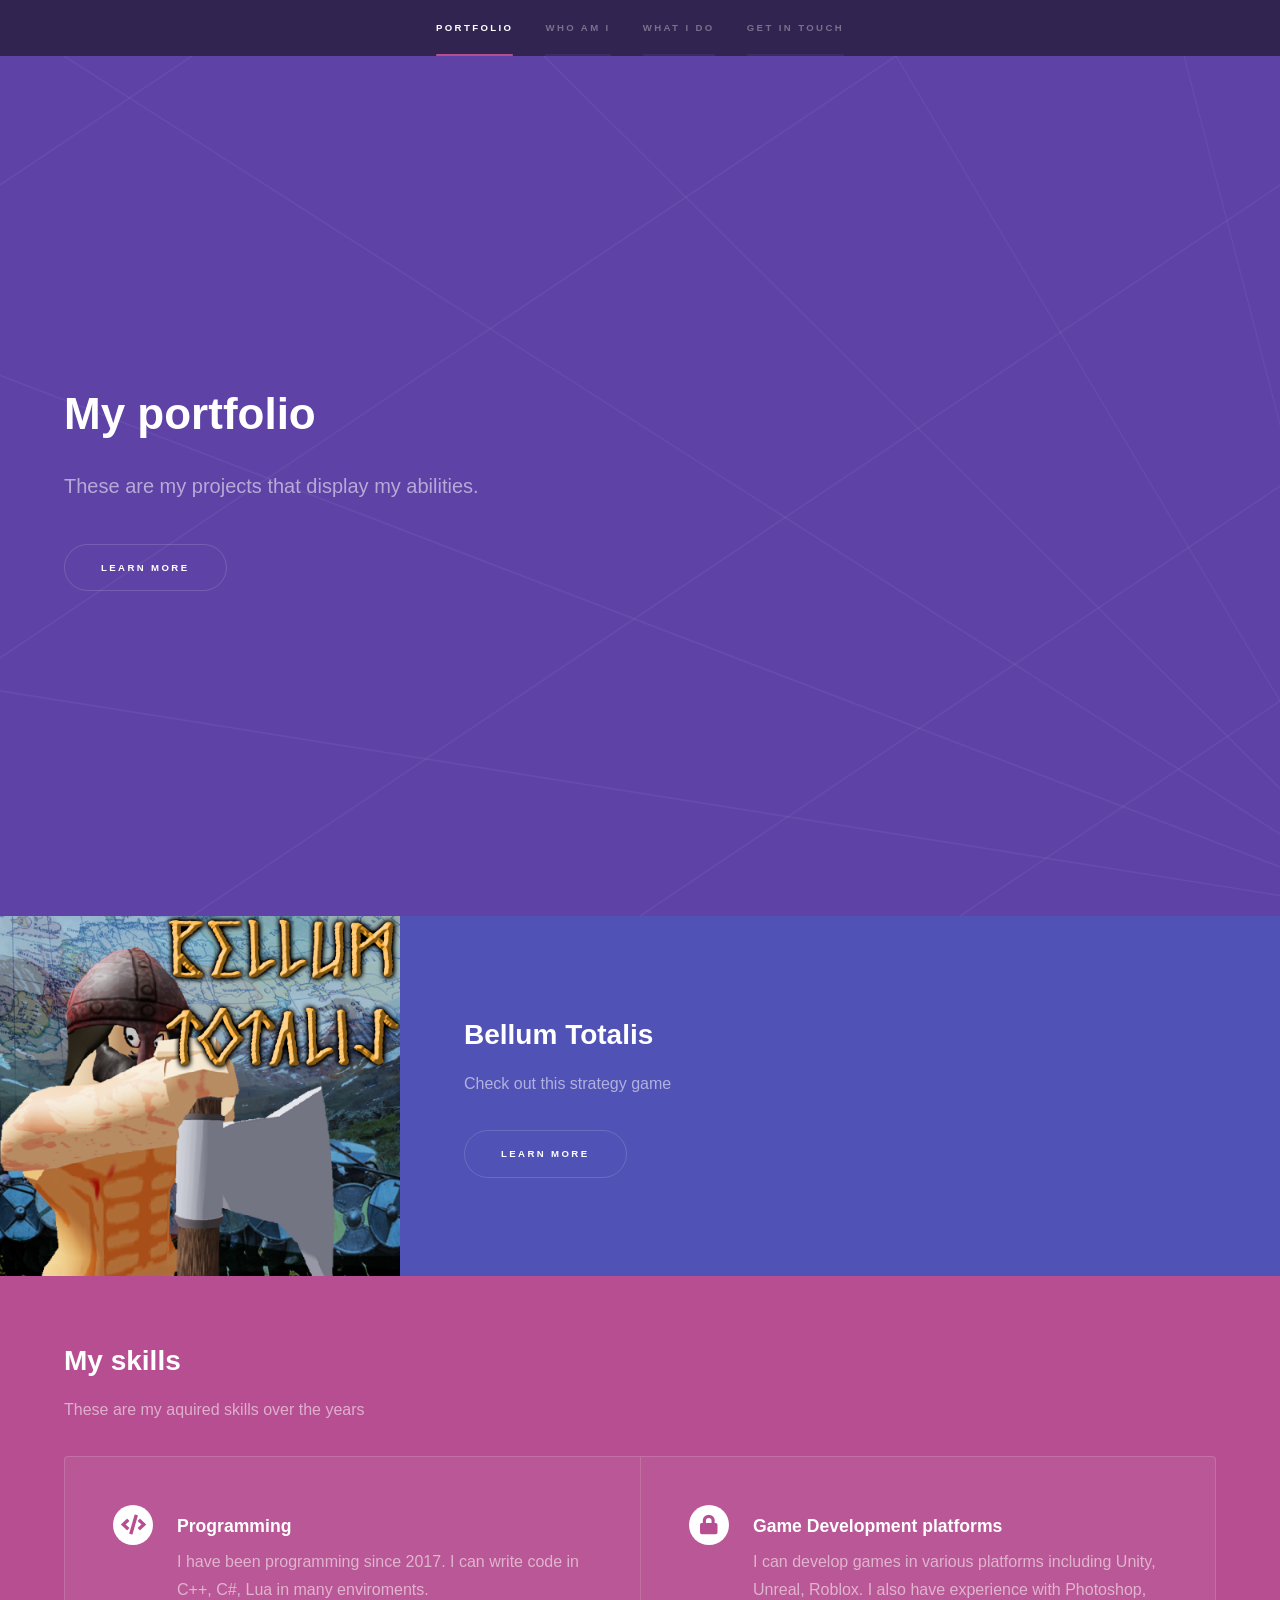
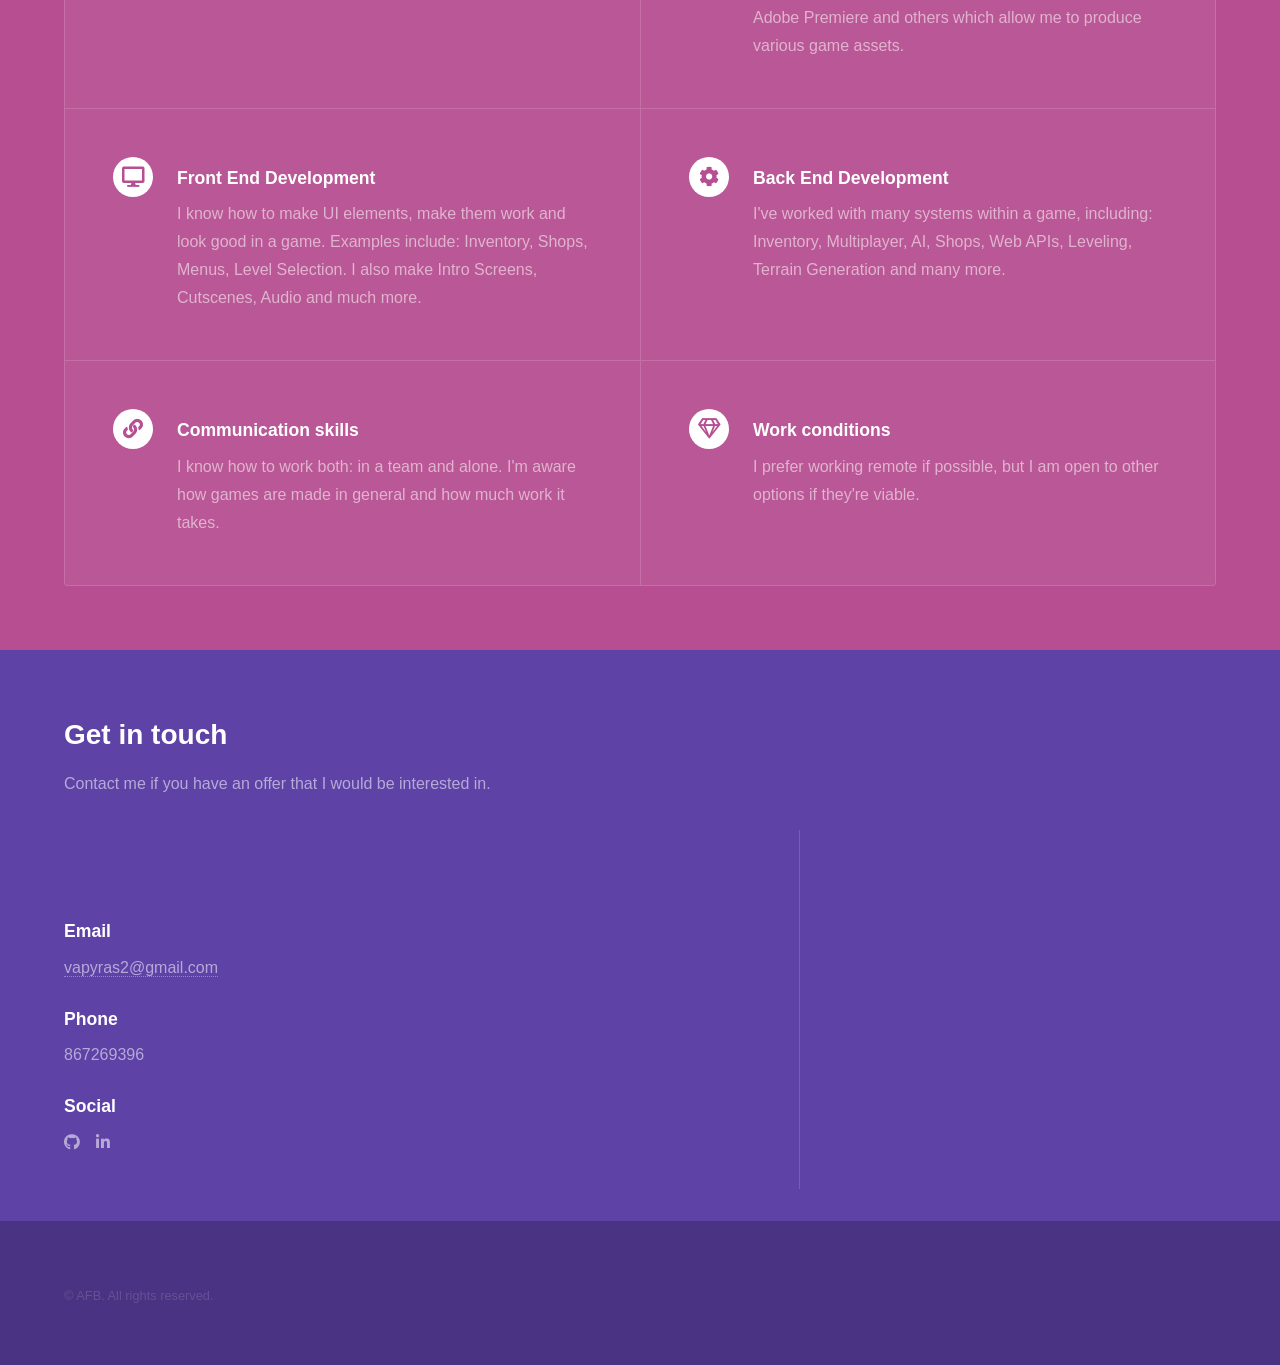
==== commit 6050ff6b: "Update index.html" ====
--- a/index.html
+++ b/index.html
@@ -103,24 +103,24 @@
 								<section>
 									<ul class="contact">
 										<li>
-											<h3>Address</h3>
-											<span>12345 Somewhere Road #654<br />
-											Miapey<br />
-											Niger</span>
+											<h3></h3>
+											<span><br />
+											<br />
+											</span>
 										</li>
 										<li>
 											<h3>Email</h3>
-											<a href="#">user@untitled.tld</a>
+											<a href="#">vapyras2@gmail.com</a>
 										</li>
 										<li>
 											<h3>Phone</h3>
-											<span>(000) 000-0000</span>
+											<span>867269396</span>
 										</li>
 										<li>
 											<h3>Social</h3>
 											<ul class="icons">
 												<li><a href="https://github.com/BlenderEngineer" class="icon brands fa-github"><span class="label">GitHub</span></a></li>
-												<li><a href="#" class="icon brands fa-linkedin-in"><span class="label">LinkedIn</span></a></li>
+												<li><a href="#" class="icon brands fa-linkedin-in"><span class="label"></span></a></li>
 												<li><a href="#" class="icon brands fa-fiverr"><span class="label">Fiverr</span></a></li>
 											</ul>
 										</li>
@@ -151,4 +151,4 @@
 			<script src="assets/js/main.js"></script>
 
 	</body>
-</html>+</html>
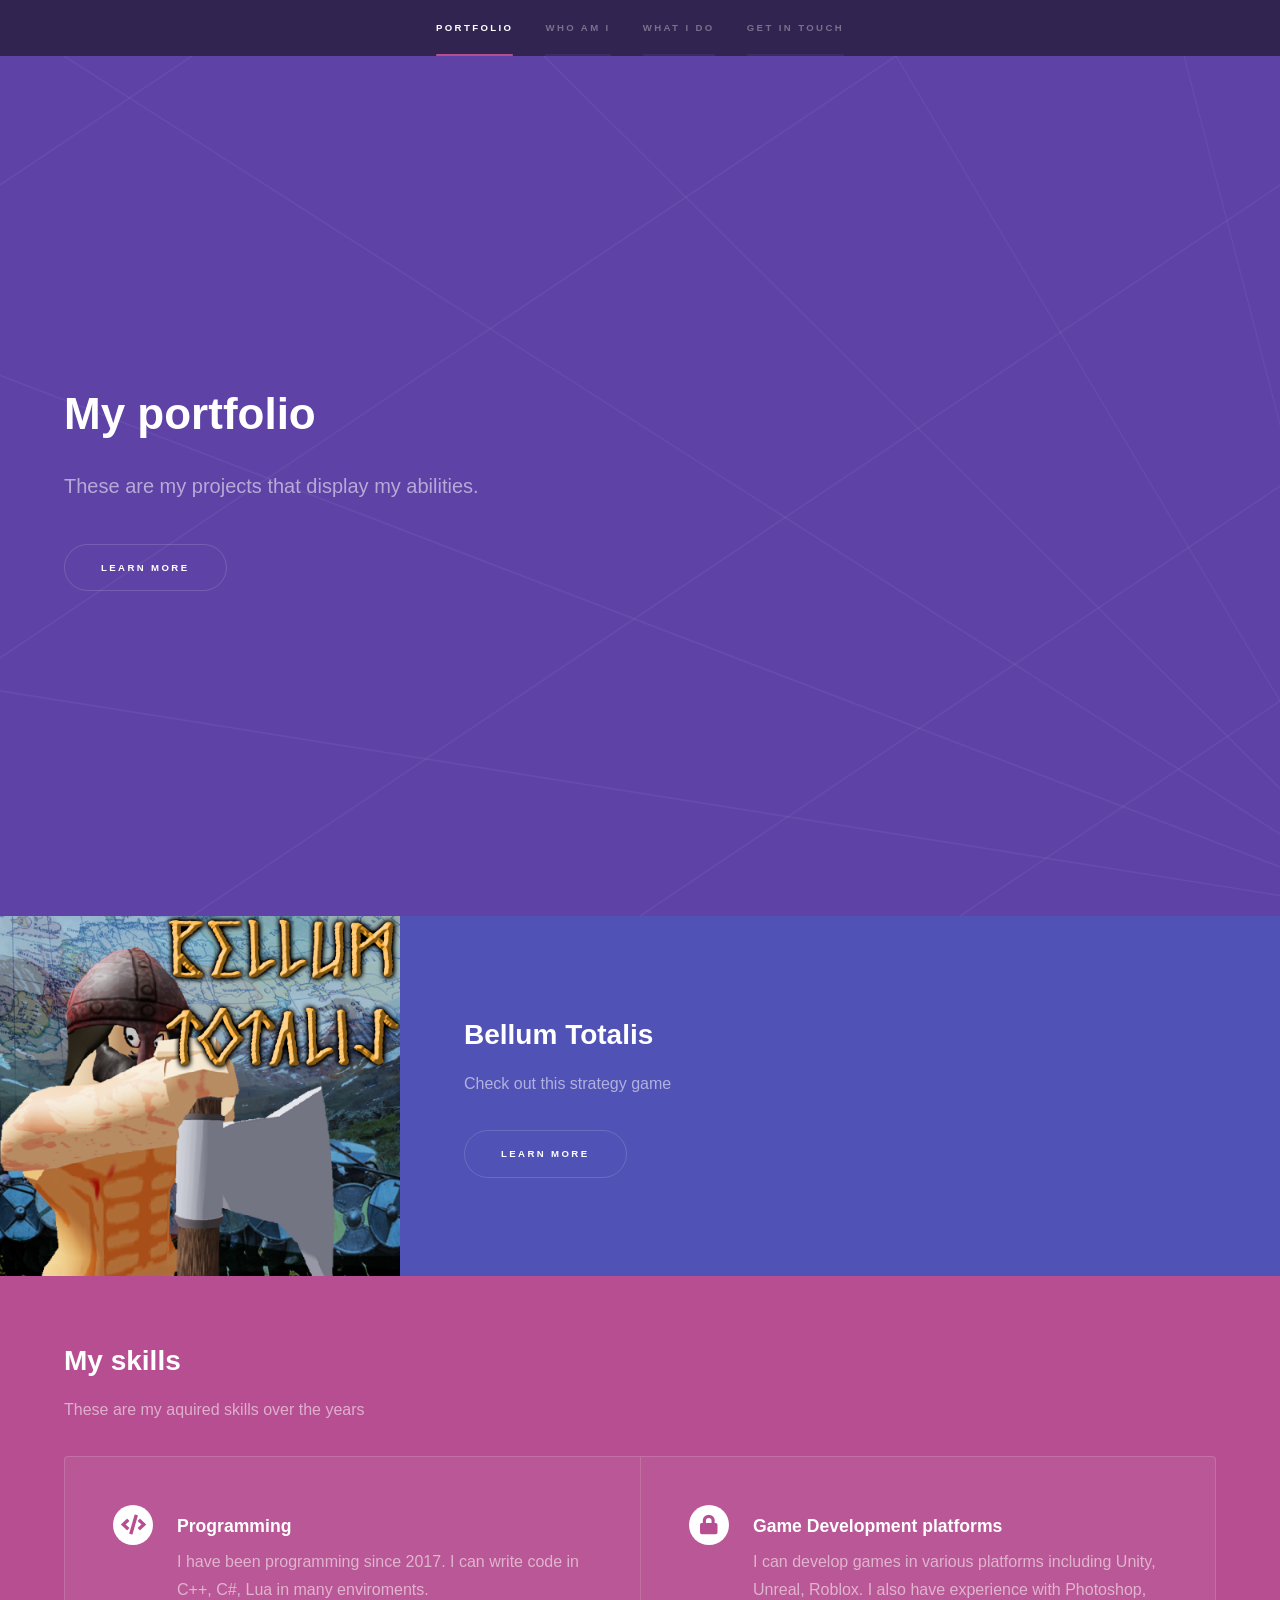
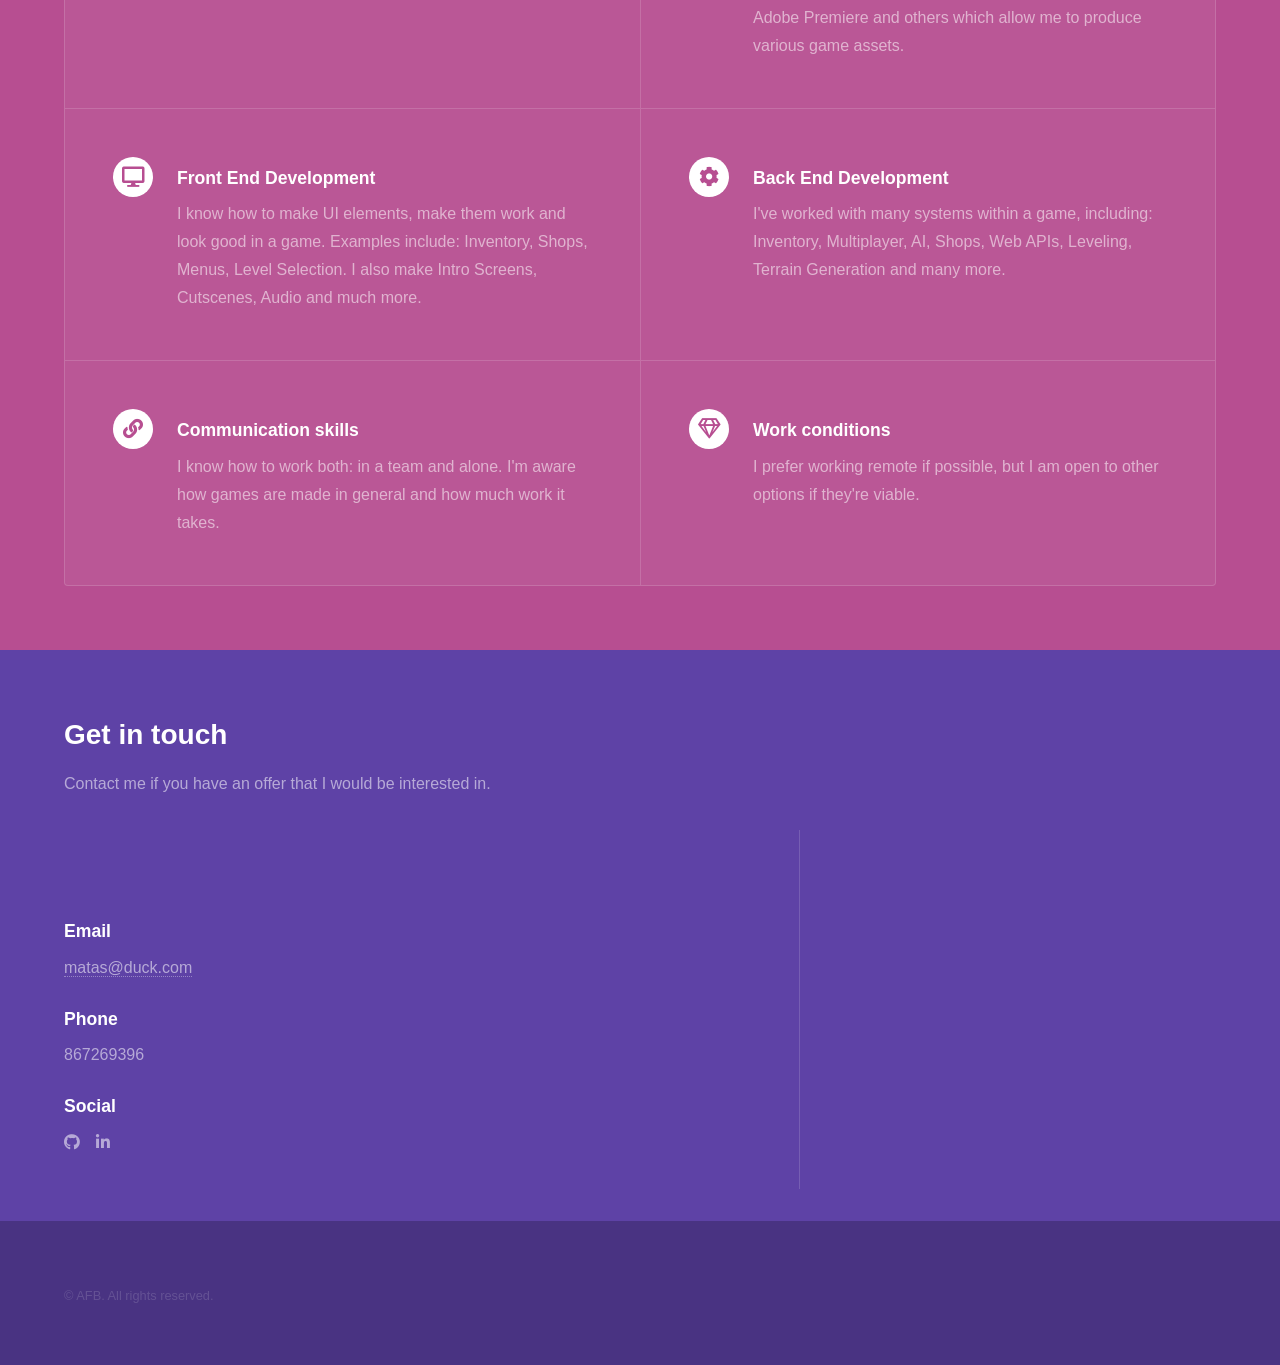
==== commit b6b9caec: "Update index.html" ====
--- a/index.html
+++ b/index.html
@@ -110,7 +110,7 @@
 										</li>
 										<li>
 											<h3>Email</h3>
-											<a href="#">vapyras2@gmail.com</a>
+											<a href="#">matas@duck.com</a>
 										</li>
 										<li>
 											<h3>Phone</h3>
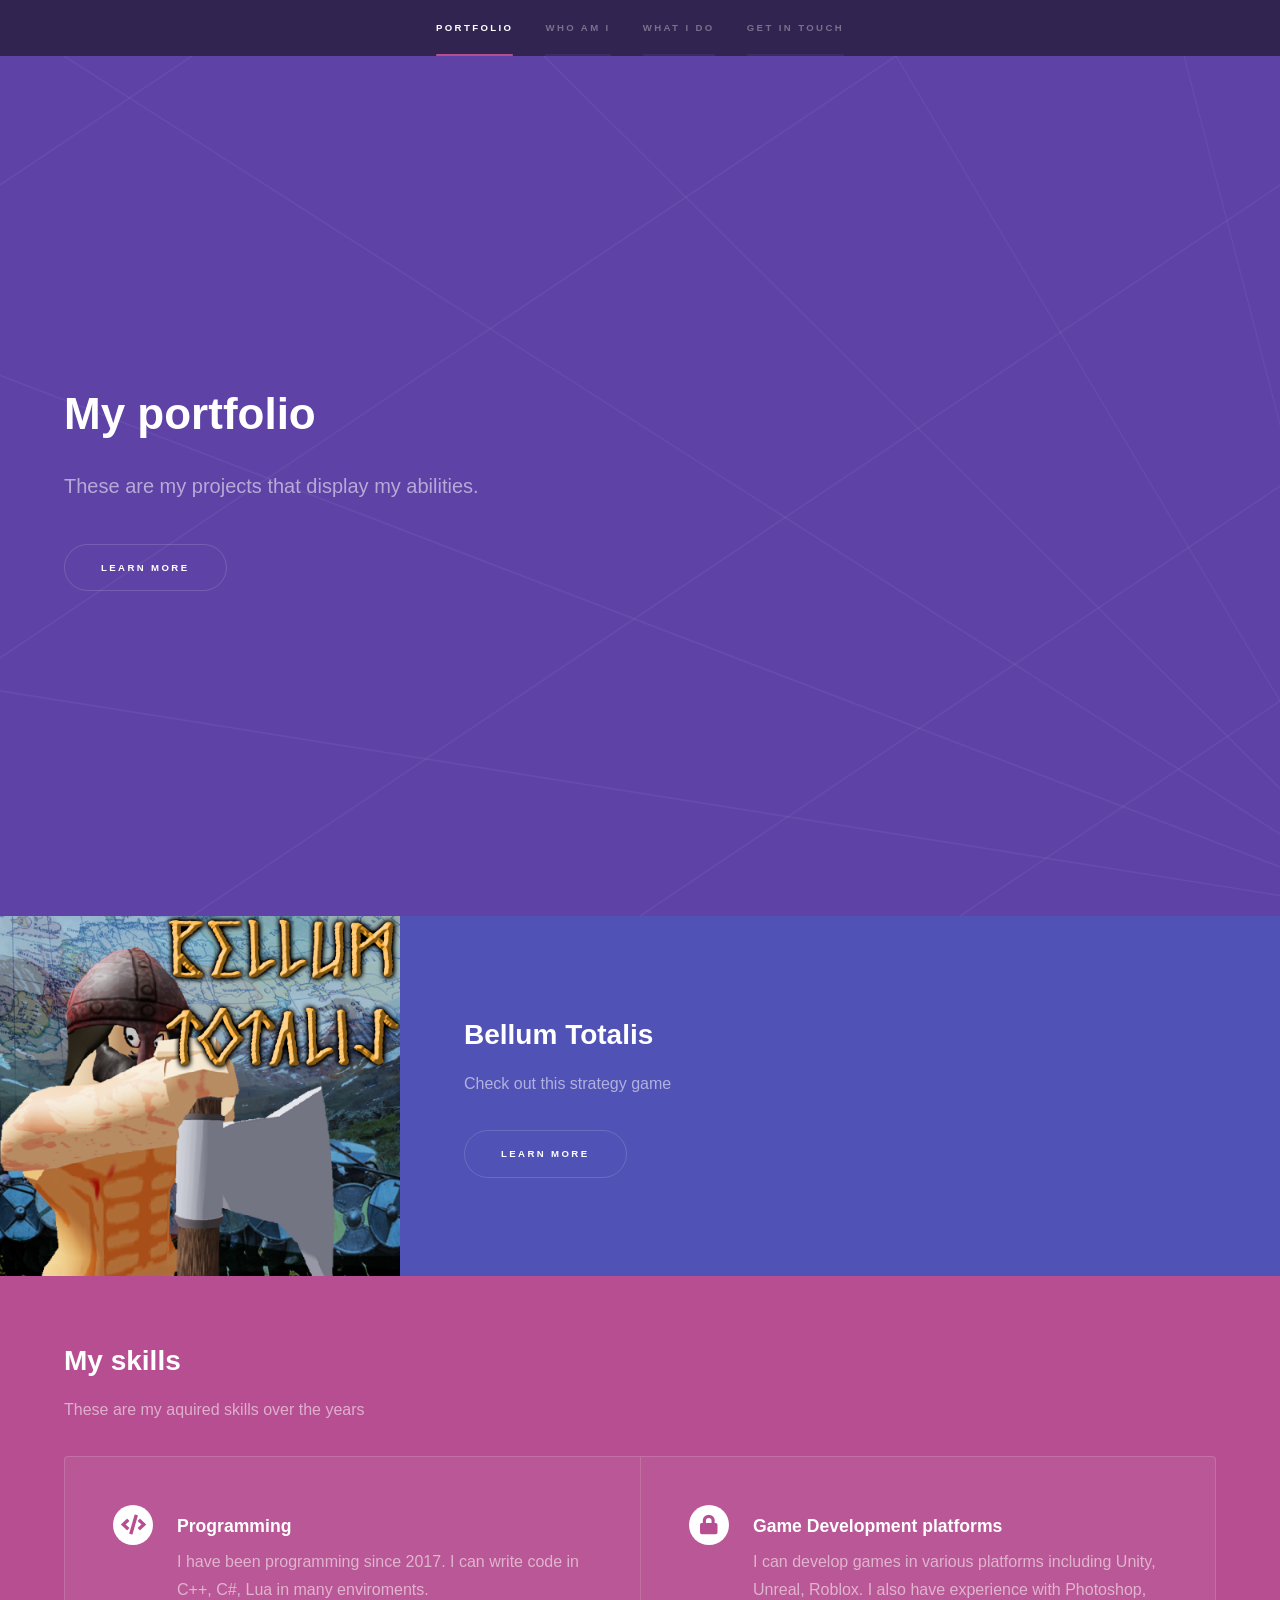
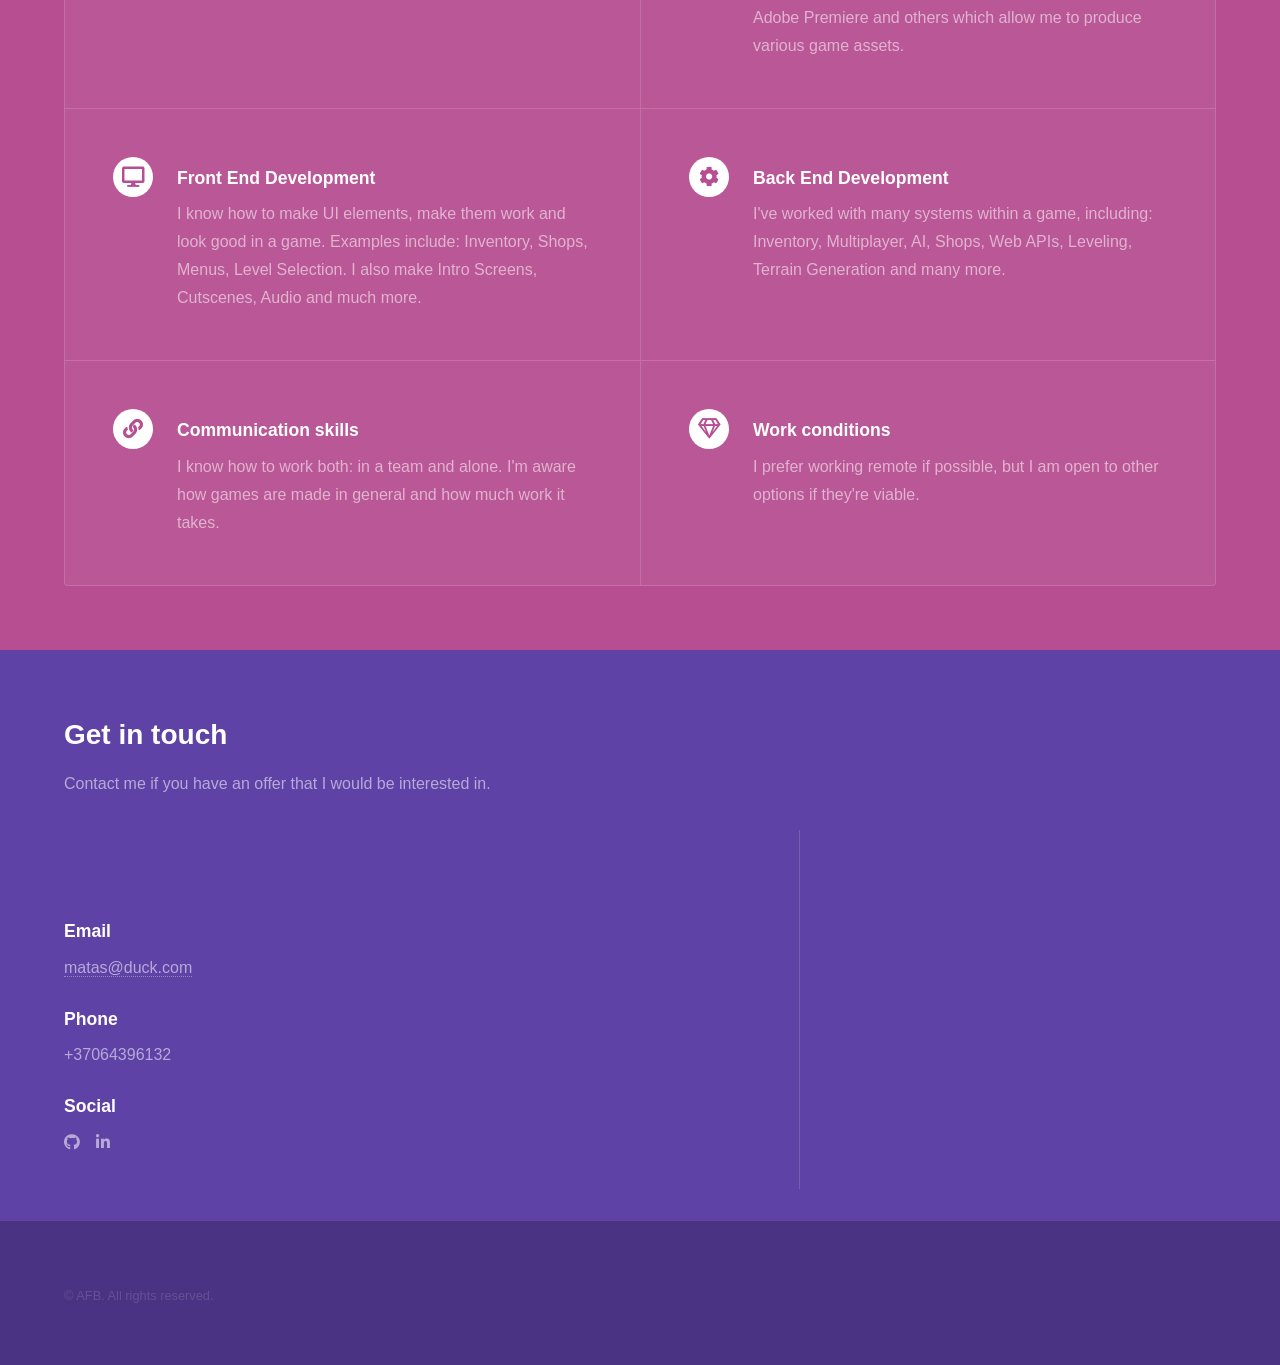
==== commit df503009: "Update index.html" ====
--- a/index.html
+++ b/index.html
@@ -114,7 +114,7 @@
 										</li>
 										<li>
 											<h3>Phone</h3>
-											<span>867269396</span>
+											<span>+37064396132</span>
 										</li>
 										<li>
 											<h3>Social</h3>
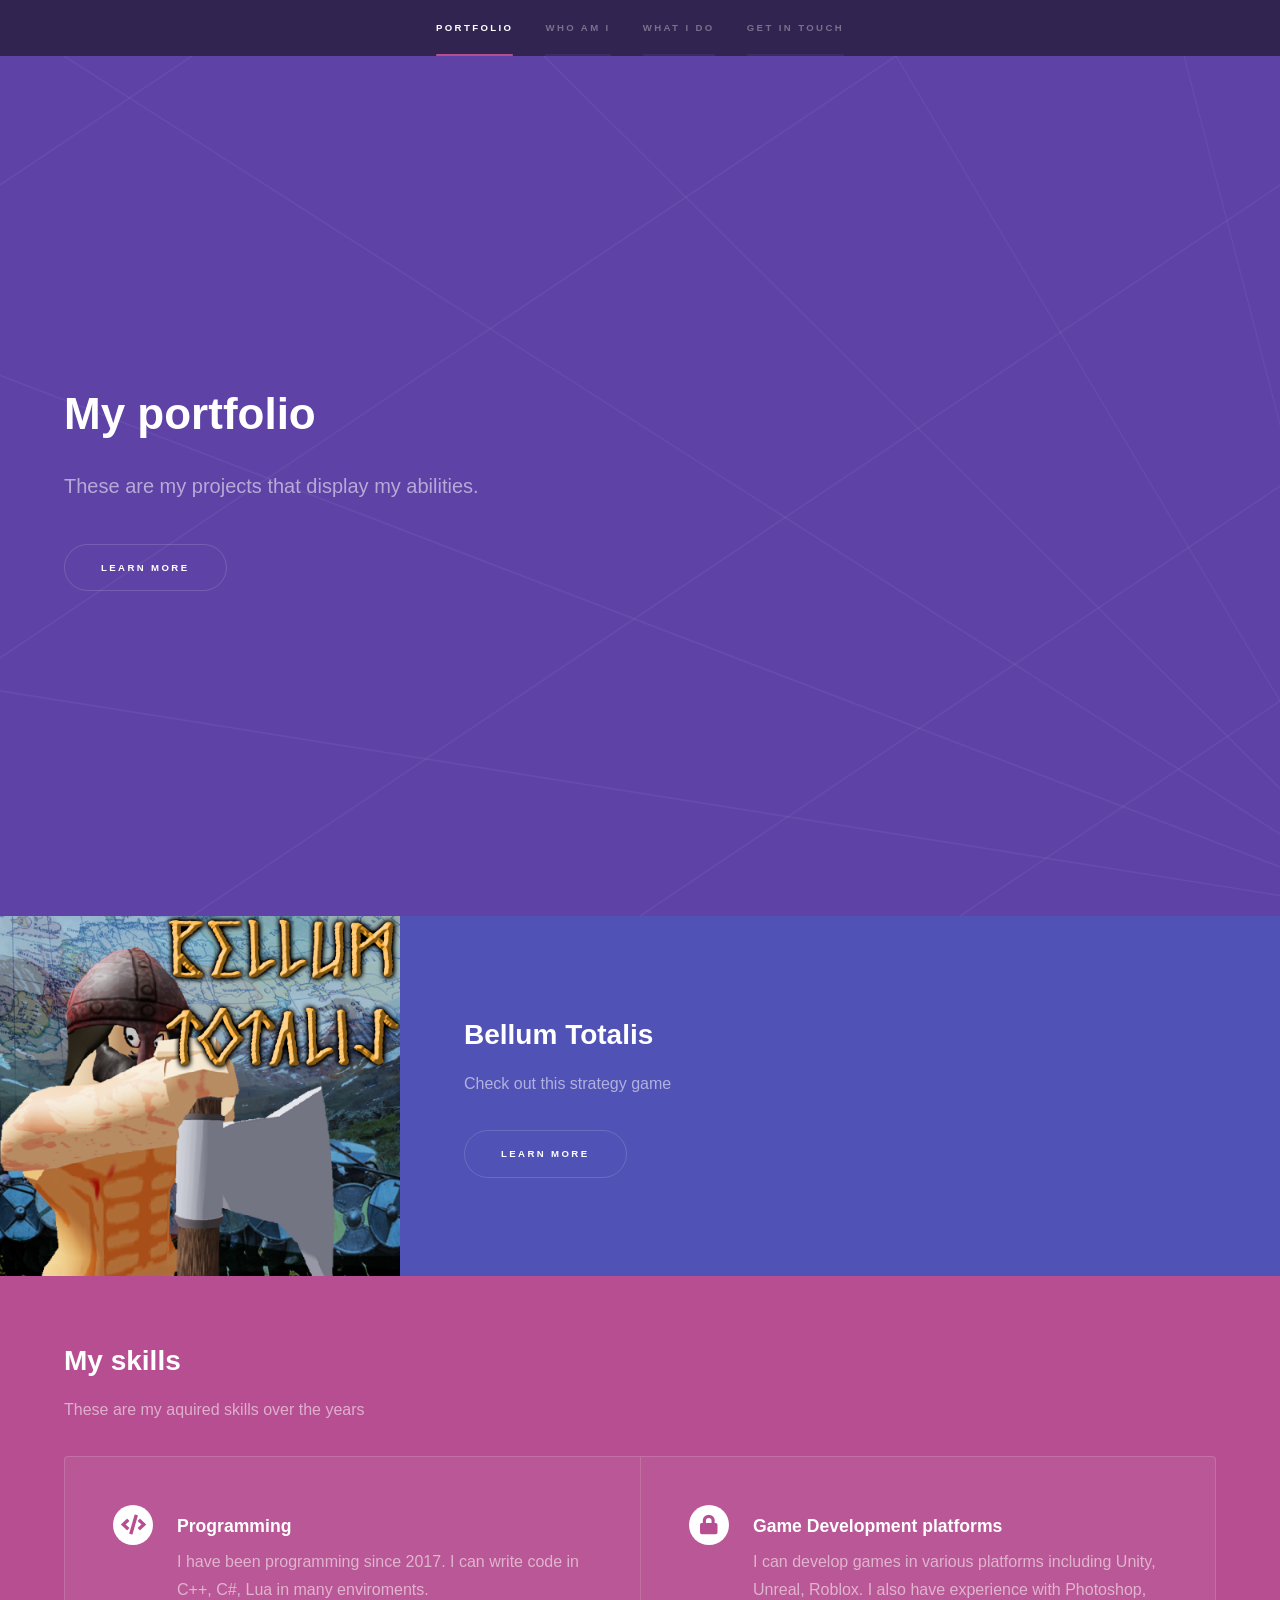
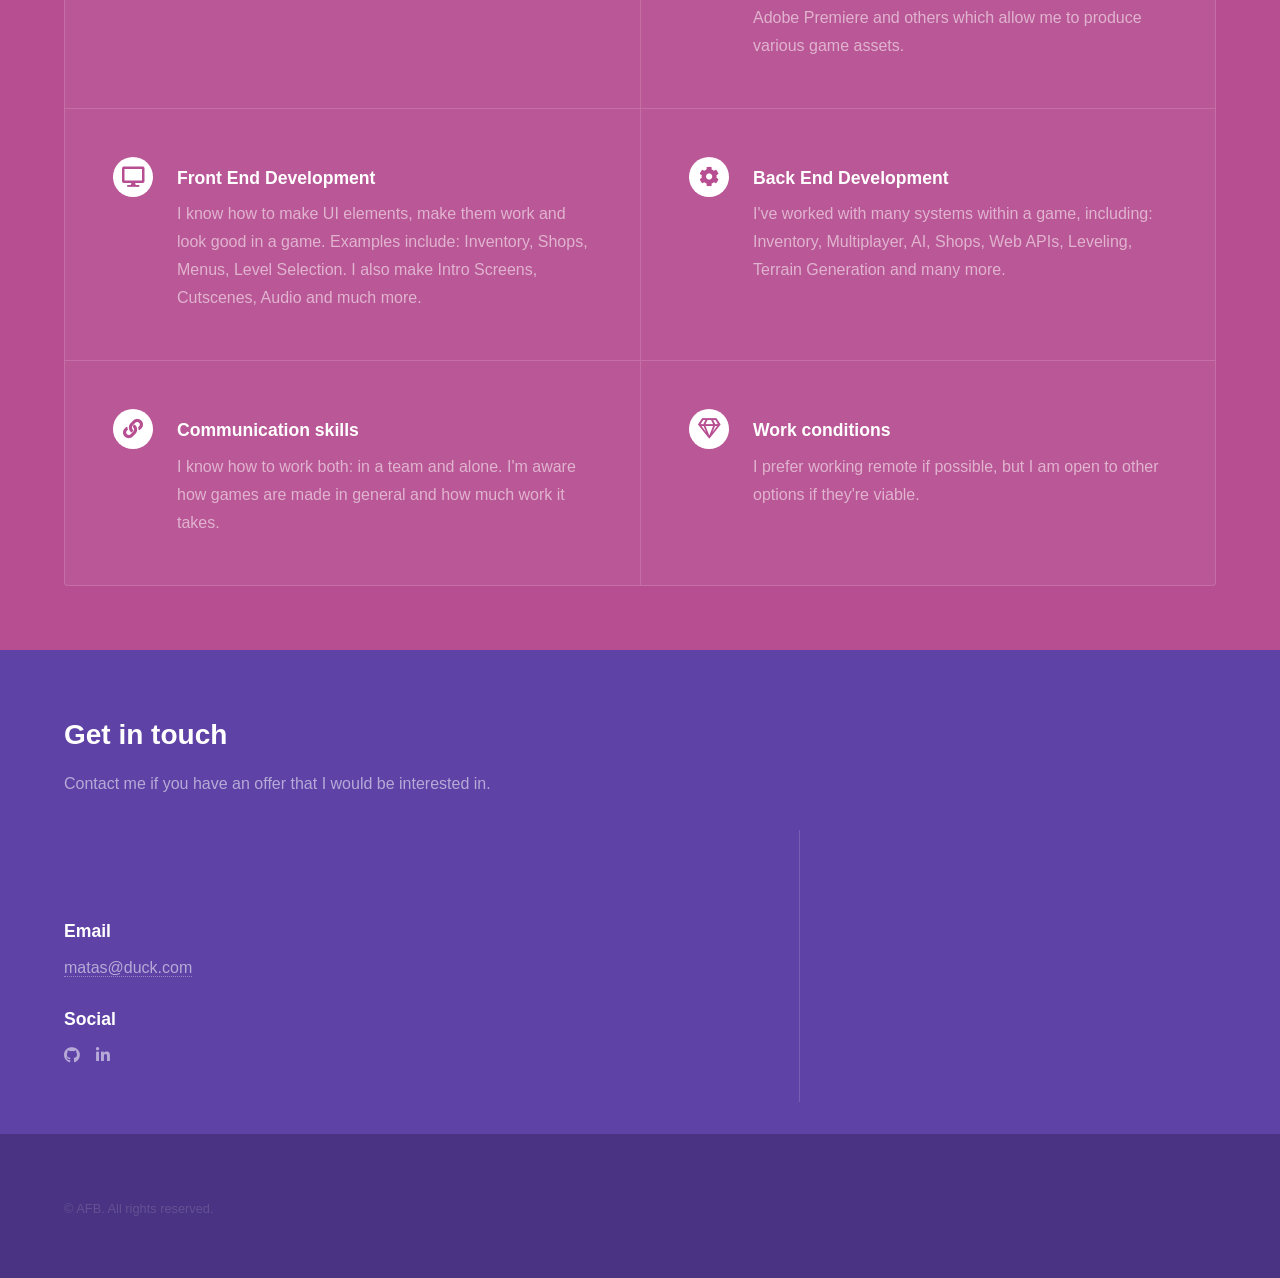
==== commit 0d64a467: "Update index.html" ====
--- a/index.html
+++ b/index.html
@@ -113,15 +113,11 @@
 											<a href="#">matas@duck.com</a>
 										</li>
 										<li>
-											<h3>Phone</h3>
-											<span>+37064396132</span>
-										</li>
-										<li>
 											<h3>Social</h3>
 											<ul class="icons">
 												<li><a href="https://github.com/BlenderEngineer" class="icon brands fa-github"><span class="label">GitHub</span></a></li>
-												<li><a href="#" class="icon brands fa-linkedin-in"><span class="label"></span></a></li>
-												<li><a href="#" class="icon brands fa-fiverr"><span class="label">Fiverr</span></a></li>
+												<li><a href="https://www.fiverr.com/blenderengineer?public_mode=true" class="icon brands fa-linkedin-in"><span class="label"></span></a></li>
+												<li><a href="https://www.fiverr.com/blenderengineer?public_mode=true" class="icon brands fa-fiverr"><span class="label">Fiverr</span></a></li>
 											</ul>
 										</li>
 									</ul>
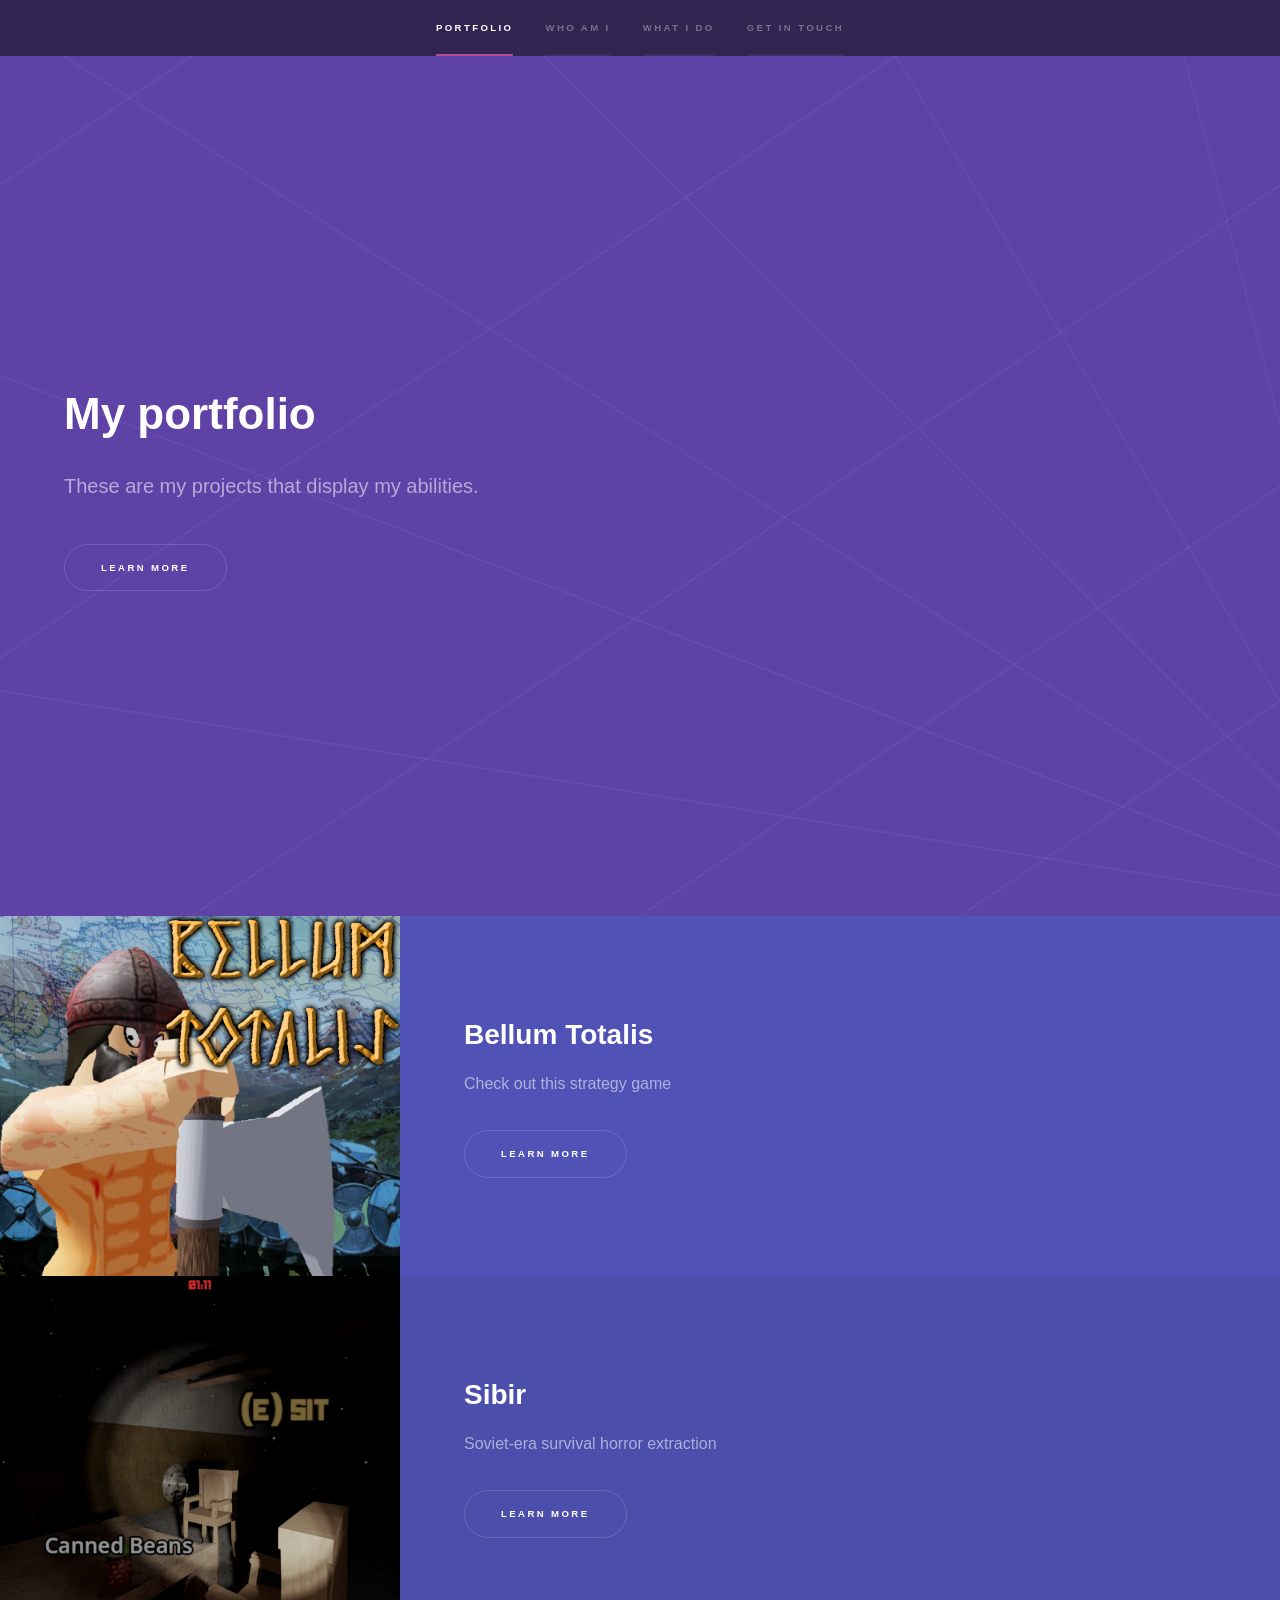
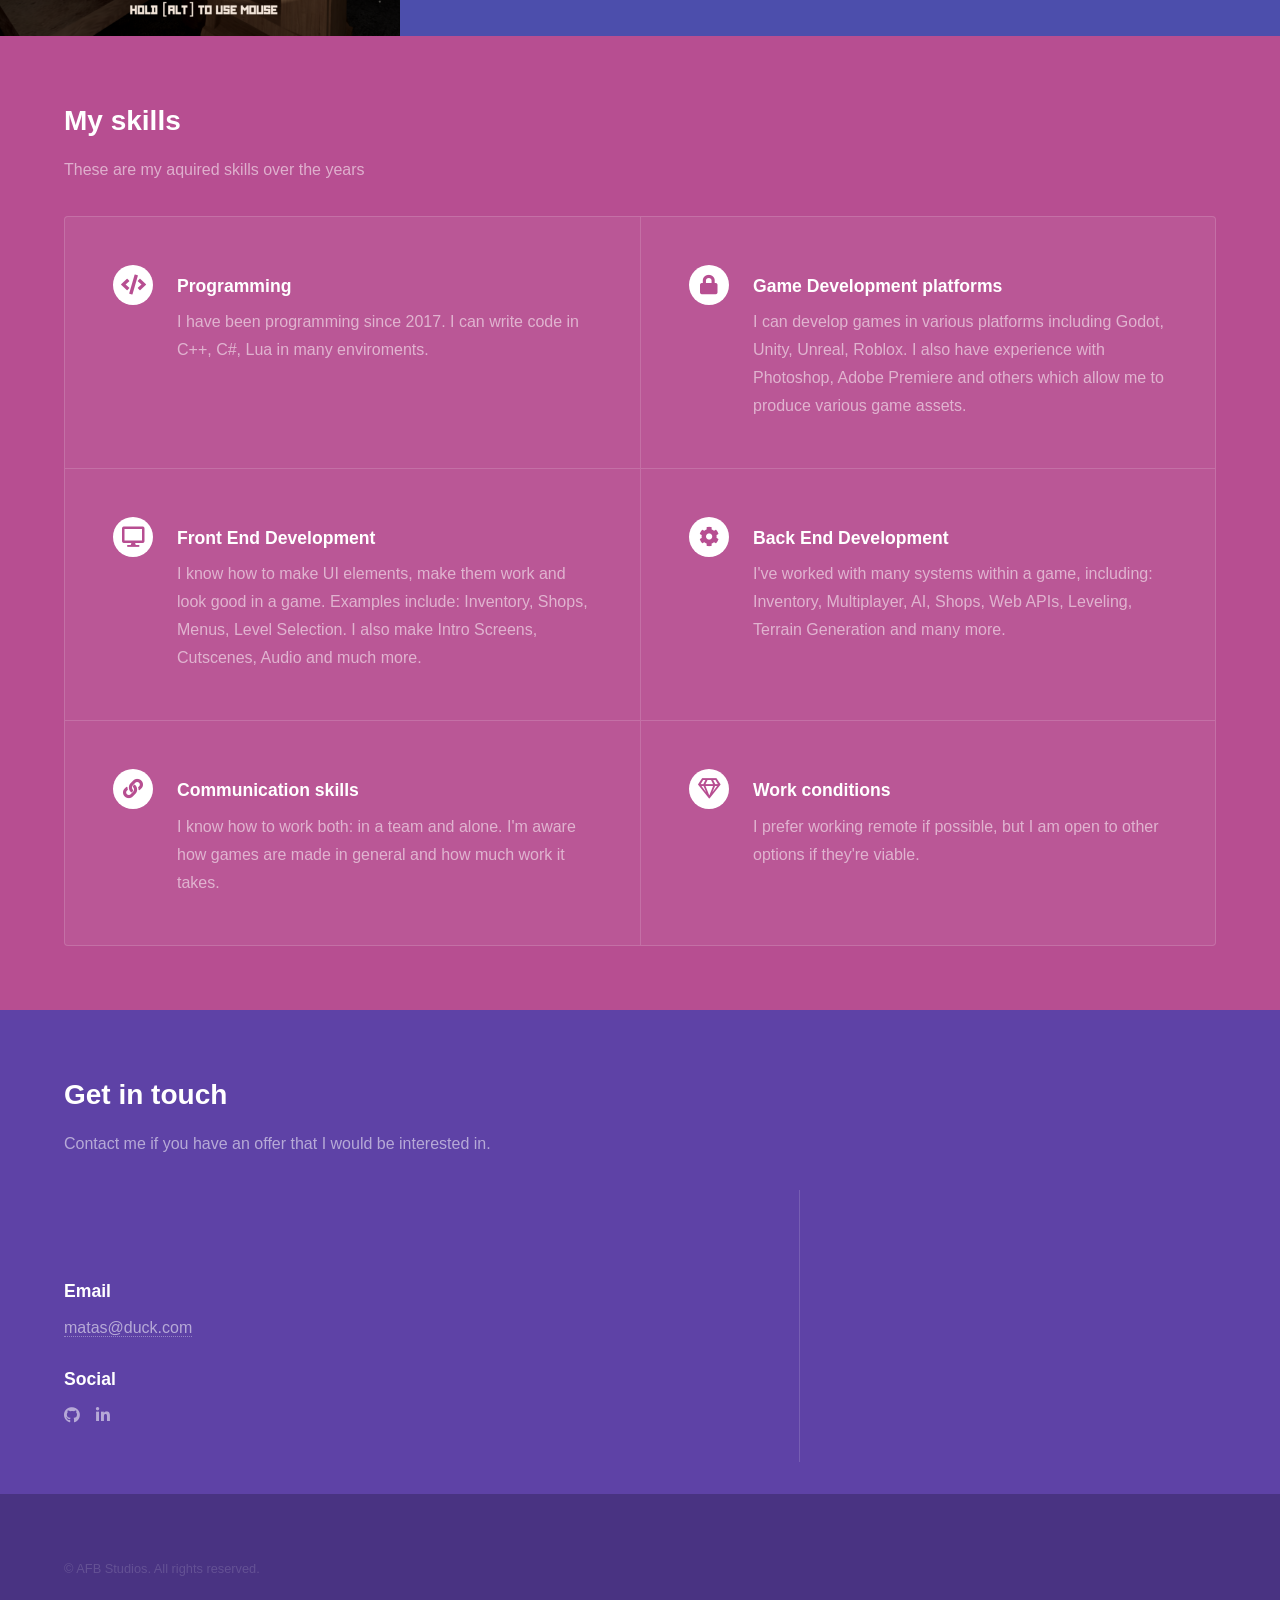
==== commit 598e362f: "Add Sibir to portfolio" ====
--- a/index.html
+++ b/index.html
@@ -1,150 +1,164 @@
-<!DOCTYPE HTML>
-<html>
-	<head>
-		<title>Welcome</title>
-		<meta charset="utf-8" />
-		<meta name="viewport" content="width=device-width, initial-scale=1, user-scalable=no" />
-		<link rel="stylesheet" href="assets/css/main.css" />
-		<noscript><link rel="stylesheet" href="assets/css/noscript.css" /></noscript>
-	</head>
-	<body class="is-preload">
-
-		<!-- Sidebar -->
-			<section id="sidebar">
-				<div class="inner">
-					<nav>
-						<ul>
-							<li><a href="#intro">Portfolio</a></li>
-							<li><a href="#one">Who am I</a></li>
-							<li><a href="#two">What I do</a></li>
-							<li><a href="#three">Get in touch</a></li>
-						</ul>
-					</nav>
-				</div>
-			</section>
-
-		<!-- Wrapper -->
-			<div id="wrapper">
-
-				<!-- Intro -->
-					<section id="intro" class="wrapper style1 fullscreen fade-up">
-						<div class="inner">
-							<h1>My portfolio</h1>
-							<p>These are my projects that display my abilities.</p>
-							<ul class="actions">
-								<li><a href="#one" class="button scrolly">Learn more</a></li>
-							</ul>
-						</div>
-					</section>
-
-				<!-- One -->
-					<section id="one" class="wrapper style2 spotlights">
-						<section>
-							<a href="#" class="image"><img src="images/BellumTotalis.png" alt="" data-position="center center" /></a>
-							<div class="content">
-								<div class="inner">
-									<h2>Bellum Totalis</h2>
-									<p>Check out this strategy game</p>
-									<ul class="actions">
-										<li><a href="BellumTotalis.html" class="button">Learn more</a></li>
-									</ul>
-								</div>
-							</div>
-						</section>
-					</section>
-
-				<!-- Two -->
-					<section id="two" class="wrapper style3 fade-up">
-						<div class="inner">
-							<h2>My skills</h2>
-							<p>These are my aquired skills over the years</p>
-							<div class="features">
-								<section>
-									<span class="icon solid major fa-code"></span>
-									<h3>Programming</h3>
-									<p>I have been programming since 2017. I can write code in C++, C#, Lua in many enviroments.</p>
-								</section>
-								<section>
-									<span class="icon solid major fa-lock"></span>
-									<h3>Game Development platforms</h3>
-									<p>I can develop games in various platforms including Unity, Unreal, Roblox. I also have experience with Photoshop, Adobe Premiere and others which allow me to produce various game assets.</p>
-								</section>
-								<section>
-									<span class="icon solid major fa-desktop"></span>
-									<h3>Front End Development</h3>
-									<p>I know how to make UI elements, make them work and look good in a game. Examples include: Inventory, Shops, Menus, Level Selection. I also make Intro Screens, Cutscenes, Audio and much more.</p>
-								</section>
-								<section>
-									<span class="icon solid major fa-cog"></span>
-									<h3>Back End Development</h3>
-									<p>I've worked with many systems within a game, including: Inventory, Multiplayer, AI, Shops, Web APIs, Leveling, Terrain Generation and many more.</p>
-								</section>
-								<section>
-									<span class="icon solid major fa-link"></span>
-									<h3>Communication skills</h3>
-									<p>I know how to work both: in a team and alone. I'm aware how games are made in general and how much work it takes.</p>
-								</section>
-								<section>
-									<span class="icon major fa-gem"></span>
-									<h3>Work conditions</h3>
-									<p>I prefer working remote if possible, but I am open to other options if they're viable.</p>
-								</section>
-							</div>
-						</div>
-					</section>
-
-				<!-- Three -->
-					<section id="three" class="wrapper style1 fade-up">
-						<div class="inner">
-							<h2>Get in touch</h2>
-							<p>Contact me if you have an offer that I would be interested in.</p>
-							<div class="split style1">
-								
-								<section>
-									<ul class="contact">
-										<li>
-											<h3></h3>
-											<span><br />
-											<br />
-											</span>
-										</li>
-										<li>
-											<h3>Email</h3>
-											<a href="#">matas@duck.com</a>
-										</li>
-										<li>
-											<h3>Social</h3>
-											<ul class="icons">
-												<li><a href="https://github.com/BlenderEngineer" class="icon brands fa-github"><span class="label">GitHub</span></a></li>
-												<li><a href="https://www.fiverr.com/blenderengineer?public_mode=true" class="icon brands fa-linkedin-in"><span class="label"></span></a></li>
-												<li><a href="https://www.fiverr.com/blenderengineer?public_mode=true" class="icon brands fa-fiverr"><span class="label">Fiverr</span></a></li>
-											</ul>
-										</li>
-									</ul>
-								</section>
-							</div>
-						</div>
-					</section>
-
-			</div>
-
-		<!-- Footer -->
-			<footer id="footer" class="wrapper style1-alt">
-				<div class="inner">
-					<ul class="menu">
-						<li>&copy; AFB. All rights reserved.</li>
-					</ul>
-				</div>
-			</footer>
-
-		<!-- Scripts -->
-			<script src="assets/js/jquery.min.js"></script>
-			<script src="assets/js/jquery.scrollex.min.js"></script>
-			<script src="assets/js/jquery.scrolly.min.js"></script>
-			<script src="assets/js/browser.min.js"></script>
-			<script src="assets/js/breakpoints.min.js"></script>
-			<script src="assets/js/util.js"></script>
-			<script src="assets/js/main.js"></script>
-
-	</body>
-</html>
+<!DOCTYPE HTML>
+<html>
+	<head>
+		<title>Welcome</title>
+		<meta charset="utf-8" />
+		<meta name="viewport" content="width=device-width, initial-scale=1, user-scalable=no" />
+		<meta name="theme-color" content="#0c0f12" />
+		<link rel="stylesheet" href="assets/css/main.css" />
+		<link rel="stylesheet" href="assets/css/site-theme.css" />
+		<noscript><link rel="stylesheet" href="assets/css/noscript.css" /></noscript>
+	</head>
+	<body class="is-preload">
+
+		<!-- Sidebar -->
+			<section id="sidebar">
+				<div class="inner">
+					<nav>
+						<ul>
+							<li><a href="#intro">Portfolio</a></li>
+							<li><a href="#one">Who am I</a></li>
+							<li><a href="#two">What I do</a></li>
+							<li><a href="#three">Get in touch</a></li>
+						</ul>
+					</nav>
+				</div>
+			</section>
+
+		<!-- Wrapper -->
+			<div id="wrapper">
+
+				<!-- Intro -->
+					<section id="intro" class="wrapper style1 fullscreen fade-up">
+						<div class="inner">
+							<h1>My portfolio</h1>
+							<p>These are my projects that display my abilities.</p>
+							<ul class="actions">
+								<li><a href="#one" class="button scrolly">Learn more</a></li>
+							</ul>
+						</div>
+					</section>
+
+				<!-- One -->
+					<section id="one" class="wrapper style2 spotlights">
+						<section>
+							<a href="#" class="image"><img src="images/BellumTotalis.png" alt="" data-position="center center" /></a>
+							<div class="content">
+								<div class="inner">
+									<h2>Bellum Totalis</h2>
+									<p>Check out this strategy game</p>
+									<ul class="actions">
+										<li><a href="BellumTotalis.html" class="button">Learn more</a></li>
+									</ul>
+								</div>
+							</div>
+						</section>
+						<section>
+							<a href="#" class="image"><img src="images/Sibir.png" alt="" data-position="center center" /></a>
+							<div class="content">
+								<div class="inner">
+									<h2>Sibir</h2>
+									<p>Soviet-era survival horror extraction</p>
+									<ul class="actions">
+										<li><a href="Sibir.html" class="button">Learn more</a></li>
+									</ul>
+								</div>
+							</div>
+						</section>
+					</section>
+
+				<!-- Two -->
+					<section id="two" class="wrapper style3 fade-up">
+						<div class="inner">
+							<h2>My skills</h2>
+							<p>These are my aquired skills over the years</p>
+							<div class="features">
+								<section>
+									<span class="icon solid major fa-code"></span>
+									<h3>Programming</h3>
+									<p>I have been programming since 2017. I can write code in C++, C#, Lua in many enviroments.</p>
+								</section>
+								<section>
+									<span class="icon solid major fa-lock"></span>
+									<h3>Game Development platforms</h3>
+									<p>I can develop games in various platforms including Godot, Unity, Unreal, Roblox. I also have experience with Photoshop, Adobe Premiere and others which allow me to produce various game assets.</p>
+								</section>
+								<section>
+									<span class="icon solid major fa-desktop"></span>
+									<h3>Front End Development</h3>
+									<p>I know how to make UI elements, make them work and look good in a game. Examples include: Inventory, Shops, Menus, Level Selection. I also make Intro Screens, Cutscenes, Audio and much more.</p>
+								</section>
+								<section>
+									<span class="icon solid major fa-cog"></span>
+									<h3>Back End Development</h3>
+									<p>I've worked with many systems within a game, including: Inventory, Multiplayer, AI, Shops, Web APIs, Leveling, Terrain Generation and many more.</p>
+								</section>
+								<section>
+									<span class="icon solid major fa-link"></span>
+									<h3>Communication skills</h3>
+									<p>I know how to work both: in a team and alone. I'm aware how games are made in general and how much work it takes.</p>
+								</section>
+								<section>
+									<span class="icon major fa-gem"></span>
+									<h3>Work conditions</h3>
+									<p>I prefer working remote if possible, but I am open to other options if they're viable.</p>
+								</section>
+							</div>
+						</div>
+					</section>
+
+				<!-- Three -->
+					<section id="three" class="wrapper style1 fade-up">
+						<div class="inner">
+							<h2>Get in touch</h2>
+							<p>Contact me if you have an offer that I would be interested in.</p>
+							<div class="split style1">
+								
+								<section>
+									<ul class="contact">
+										<li>
+											<h3></h3>
+											<span><br />
+											<br />
+											</span>
+										</li>
+										<li>
+											<h3>Email</h3>
+											<a href="#">matas@duck.com</a>
+										</li>
+										<li>
+											<h3>Social</h3>
+											<ul class="icons">
+												<li><a href="https://github.com/BlenderEngineer" class="icon brands fa-github"><span class="label">GitHub</span></a></li>
+												<li><a href="https://www.fiverr.com/blenderengineer?public_mode=true" class="icon brands fa-linkedin-in"><span class="label"></span></a></li>
+												<li><a href="https://www.fiverr.com/blenderengineer?public_mode=true" class="icon brands fa-fiverr"><span class="label">Fiverr</span></a></li>
+											</ul>
+										</li>
+									</ul>
+								</section>
+							</div>
+						</div>
+					</section>
+
+			</div>
+
+		<!-- Footer -->
+			<footer id="footer" class="wrapper style1-alt">
+				<div class="inner">
+					<ul class="menu">
+						<li>&copy; AFB Studios. All rights reserved.</li>
+					</ul>
+				</div>
+			</footer>
+
+		<!-- Scripts -->
+			<script src="assets/js/jquery.min.js"></script>
+			<script src="assets/js/jquery.scrollex.min.js"></script>
+			<script src="assets/js/jquery.scrolly.min.js"></script>
+			<script src="assets/js/browser.min.js"></script>
+			<script src="assets/js/breakpoints.min.js"></script>
+			<script src="assets/js/util.js"></script>
+			<script src="assets/js/main.js"></script>
+
+	</body>
+</html>
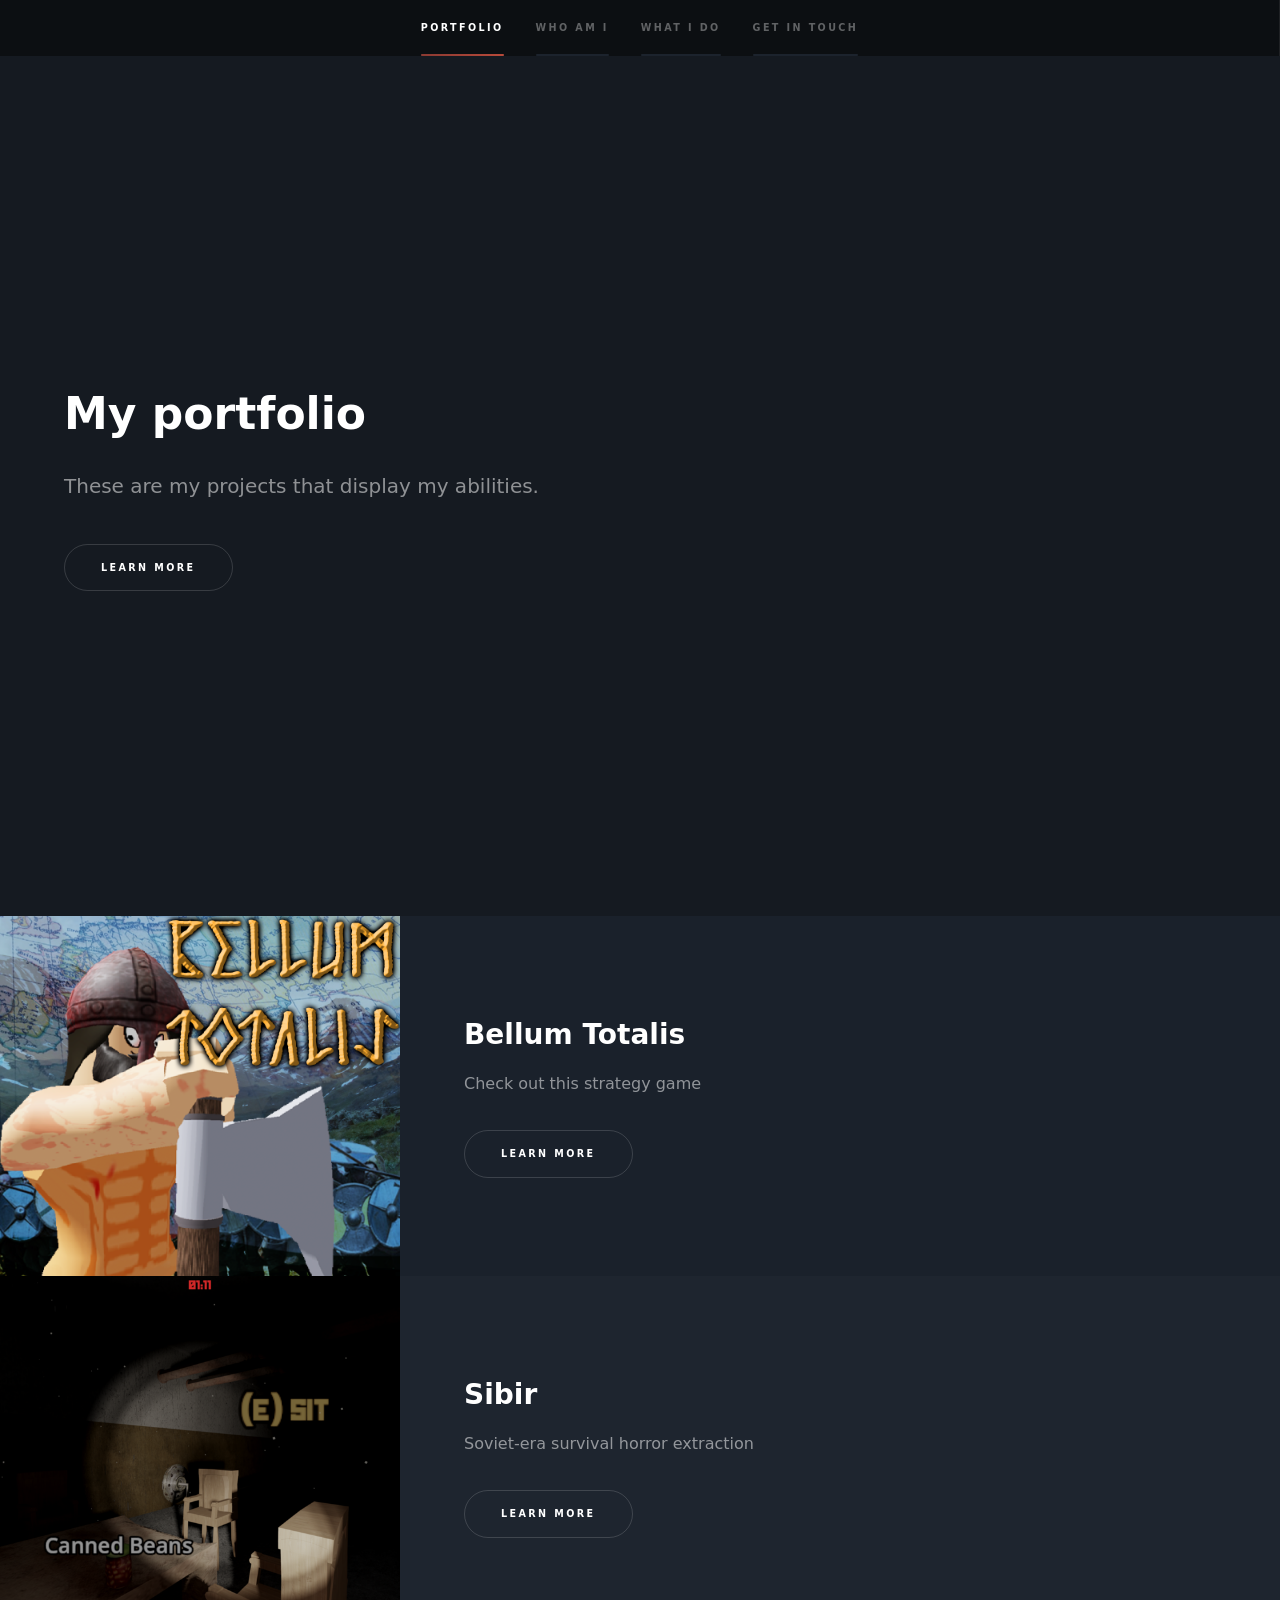
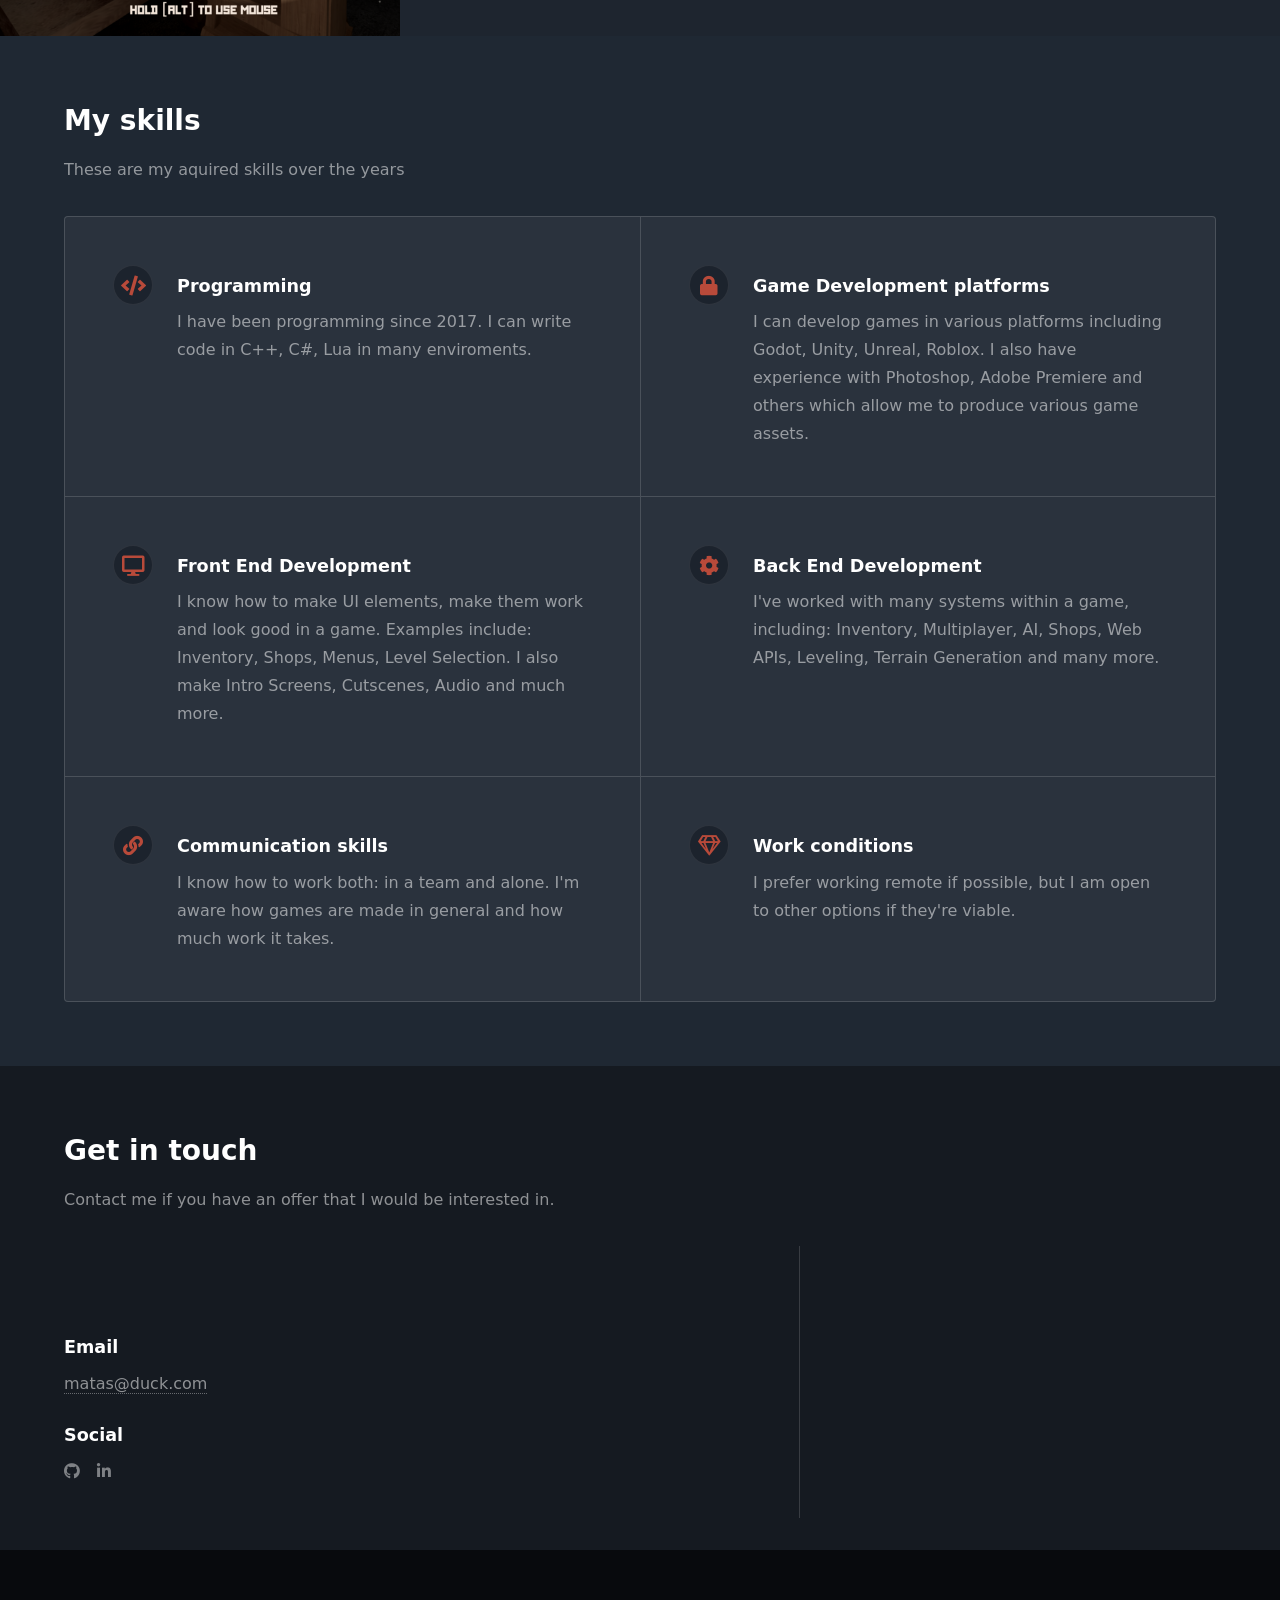
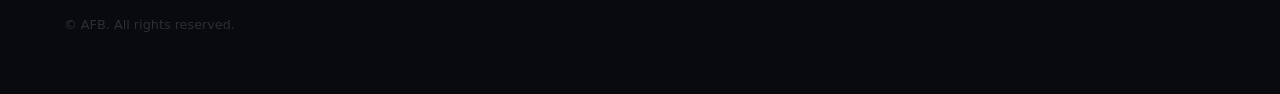
==== commit 9d9e4478: "Add tap to preview" ====
--- a/index.html
+++ b/index.html
@@ -146,7 +146,7 @@
 			<footer id="footer" class="wrapper style1-alt">
 				<div class="inner">
 					<ul class="menu">
-						<li>&copy; AFB Studios. All rights reserved.</li>
+						<li>&copy; AFB. All rights reserved.</li>
 					</ul>
 				</div>
 			</footer>
--- a/assets/css/site-theme.css
+++ b/assets/css/site-theme.css
@@ -0,0 +1,187 @@
+/* Site-wide dark theme — shared with SibirLinks and portfolio pages */
+
+:root {
+	--site-bg: #0c0f12;
+	--site-bg-alt: #080a0d;
+	--site-surface: #151a21;
+	--site-surface-2: #1a212b;
+	--site-surface-3: #1f2833;
+	--site-surface-hover: #1c232d;
+	--site-border: rgba(255, 255, 255, 0.08);
+	--site-text: rgba(255, 255, 255, 0.92);
+	--site-text-muted: rgba(255, 255, 255, 0.52);
+	--site-accent: #b84a3a;
+	--site-accent-soft: rgba(184, 74, 58, 0.18);
+	--site-accent-dark: #8b3a32;
+	--site-steam: #1b8cd8;
+	--site-steam-hover: #2196f3;
+	--site-radius: 0.65rem;
+	--site-max-links: 28rem;
+}
+
+/* Base */
+
+body {
+	background:
+		radial-gradient(ellipse 120% 80% at 50% -20%, var(--site-accent-soft), transparent 55%),
+		var(--site-bg) !important;
+	color: var(--site-text-muted);
+	font-family: "Segoe UI", system-ui, -apple-system, BlinkMacSystemFont, "Helvetica Neue", Arial, sans-serif;
+	-webkit-font-smoothing: antialiased;
+}
+
+/* Sections */
+
+.wrapper.alt {
+	background-color: var(--site-bg-alt) !important;
+}
+
+.wrapper.style1 {
+	background-color: var(--site-surface) !important;
+}
+
+.wrapper.style1-alt {
+	background-color: var(--site-bg-alt) !important;
+}
+
+.wrapper.style2 {
+	background-color: var(--site-surface-2) !important;
+}
+
+.wrapper.style2-alt {
+	background-color: var(--site-surface) !important;
+}
+
+.wrapper.style3 {
+	background-color: var(--site-surface-3) !important;
+}
+
+.wrapper.style3-alt {
+	background-color: var(--site-surface-2) !important;
+}
+
+/* Header */
+
+#header {
+	background-color: var(--site-surface) !important;
+	border-bottom: 1px solid var(--site-border);
+}
+
+/* Footer */
+
+#footer.wrapper.style1-alt {
+	background-color: var(--site-bg-alt) !important;
+}
+
+/* Sidebar */
+
+#sidebar {
+	background: var(--site-bg) !important;
+	border-right: 1px solid var(--site-border);
+}
+
+#sidebar nav a:before {
+	background: var(--site-surface-hover) !important;
+}
+
+#sidebar nav a:after {
+	background-image: linear-gradient(to right, var(--site-accent-dark), var(--site-accent)) !important;
+}
+
+@media screen and (max-width: 1280px) {
+	#sidebar nav a:after {
+		background-color: var(--site-accent) !important;
+	}
+}
+
+/* Intro */
+
+#intro {
+	background-image: none !important;
+	background-color: var(--site-surface) !important;
+}
+
+/* Typography accents */
+
+h1.major:after {
+	background-image: linear-gradient(to right, var(--site-accent-dark), var(--site-accent)) !important;
+}
+
+/* Icons */
+
+.icon.major {
+	background: var(--site-surface-hover) !important;
+	border: 1px solid var(--site-border);
+	color: var(--site-text) !important;
+}
+
+.wrapper.style1 .icon.major:before,
+.wrapper.style1-alt .icon.major:before,
+.wrapper.style2 .icon.major:before,
+.wrapper.style2-alt .icon.major:before,
+.wrapper.style3 .icon.major:before,
+.wrapper.style3-alt .icon.major:before {
+	color: var(--site-accent) !important;
+}
+
+/* Buttons */
+
+input[type="submit"].primary,
+input[type="reset"].primary,
+input[type="button"].primary,
+button.primary,
+.button.primary {
+	background-color: var(--site-accent) !important;
+	border-color: transparent !important;
+	color: #ffffff !important;
+}
+
+input[type="submit"].primary:hover,
+input[type="reset"].primary:hover,
+input[type="button"].primary:hover,
+button.primary:hover,
+.button.primary:hover,
+input[type="submit"].primary:active,
+input[type="reset"].primary:active,
+input[type="button"].primary:active,
+button.primary:active,
+.button.primary:active {
+	background-color: var(--site-accent-dark) !important;
+}
+
+/* Spotlights */
+
+.spotlights > section > .image:before {
+	background: rgba(12, 15, 18, 0.88) !important;
+}
+
+.spotlights > section:nth-child(2) {
+	background-color: rgba(255, 255, 255, 0.02) !important;
+}
+
+.spotlights > section:nth-child(3) {
+	background-color: rgba(255, 255, 255, 0.04) !important;
+}
+
+/* Forms */
+
+input[type="checkbox"]:checked + label:before,
+input[type="radio"]:checked + label:before {
+	color: var(--site-accent) !important;
+}
+
+/* Contact icons */
+
+ul.icons a {
+	color: rgba(255, 255, 255, 0.45);
+}
+
+ul.icons a:hover {
+	color: var(--site-text) !important;
+}
+
+/* Forms */
+
+select option {
+	background: var(--site-surface) !important;
+}
